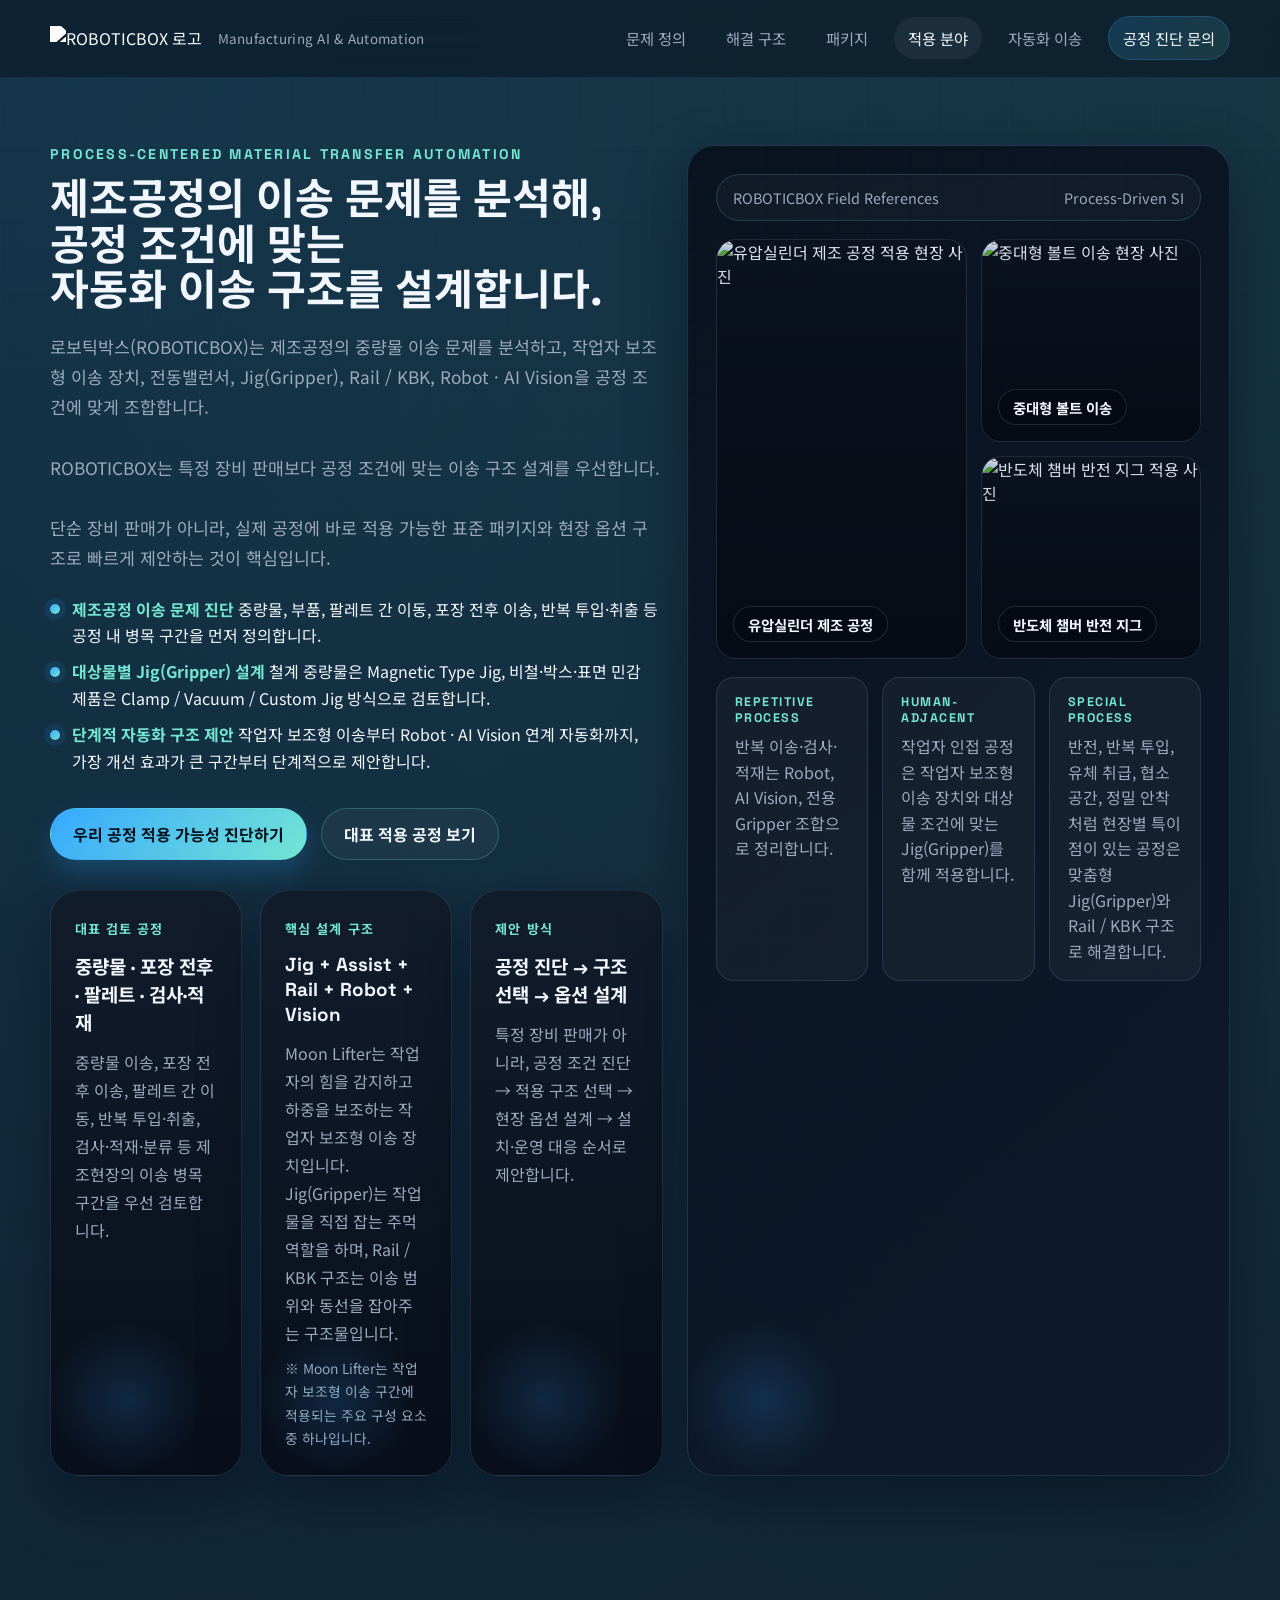
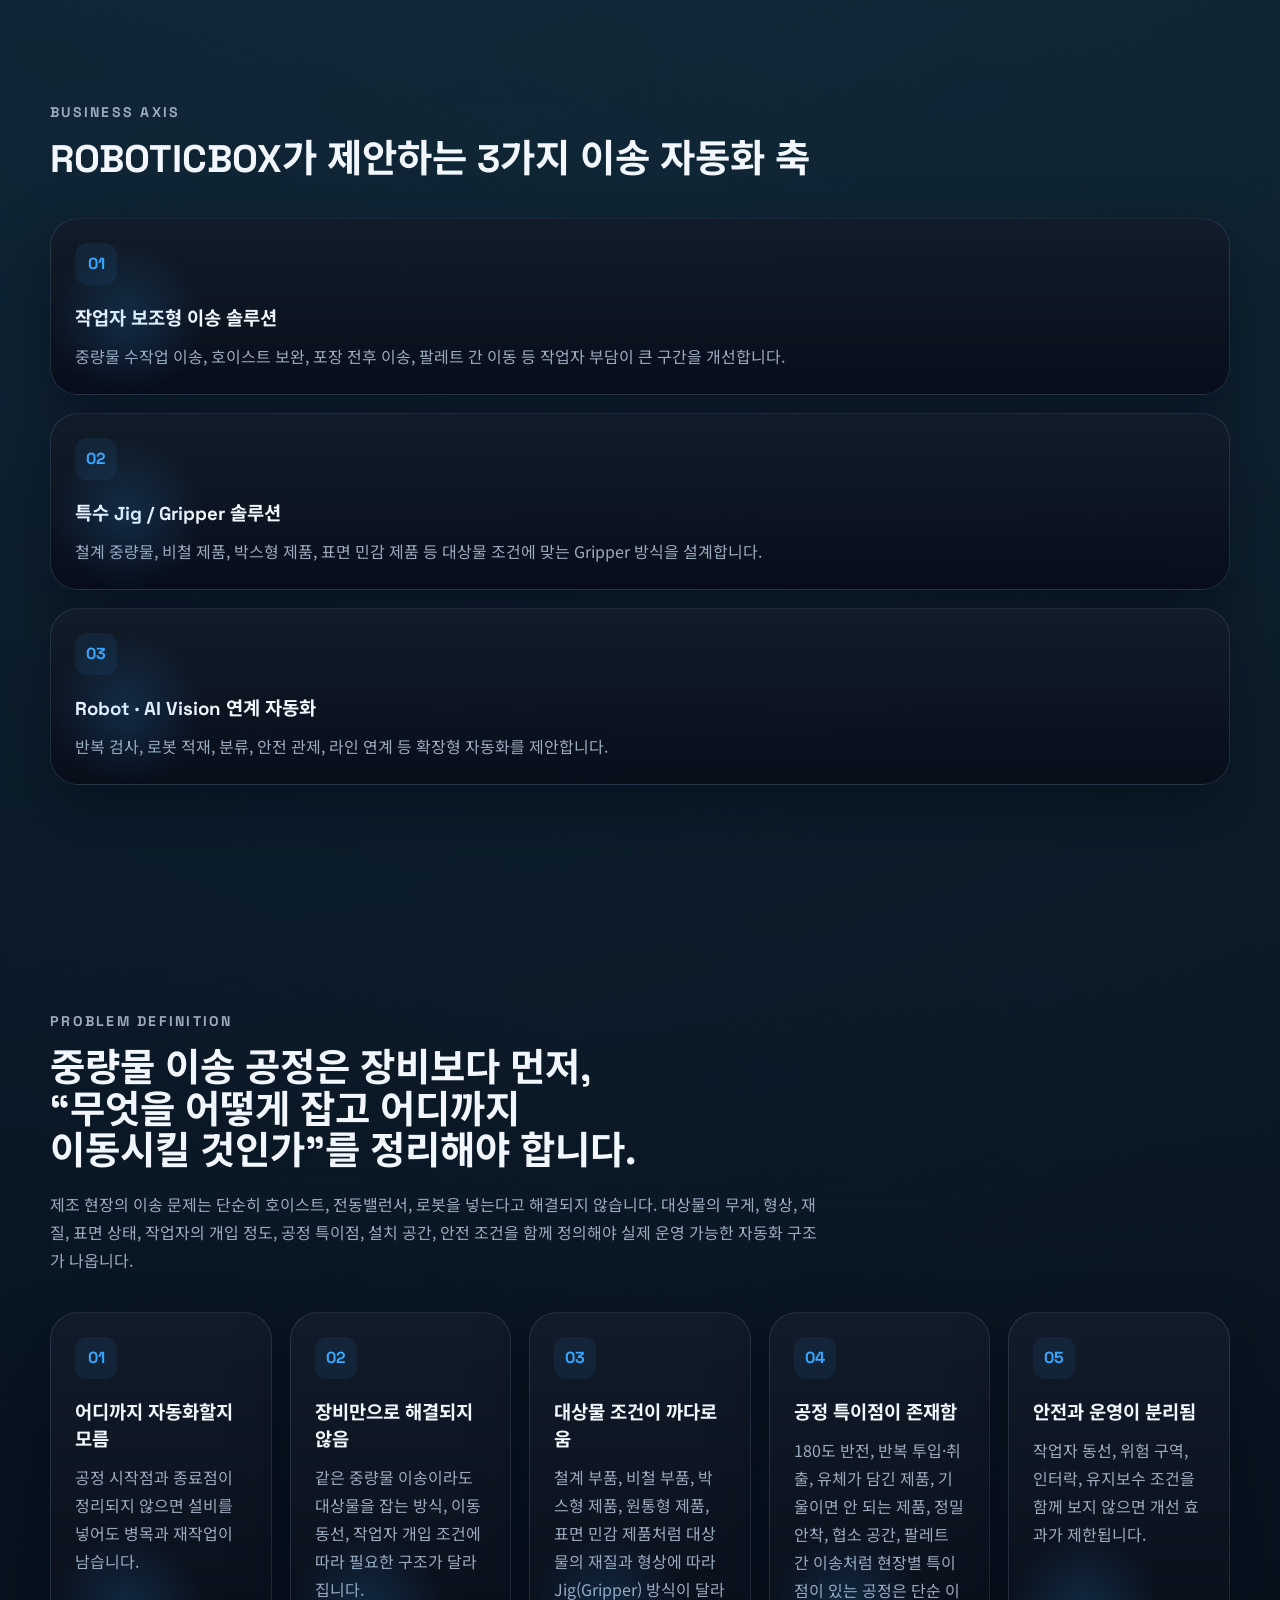
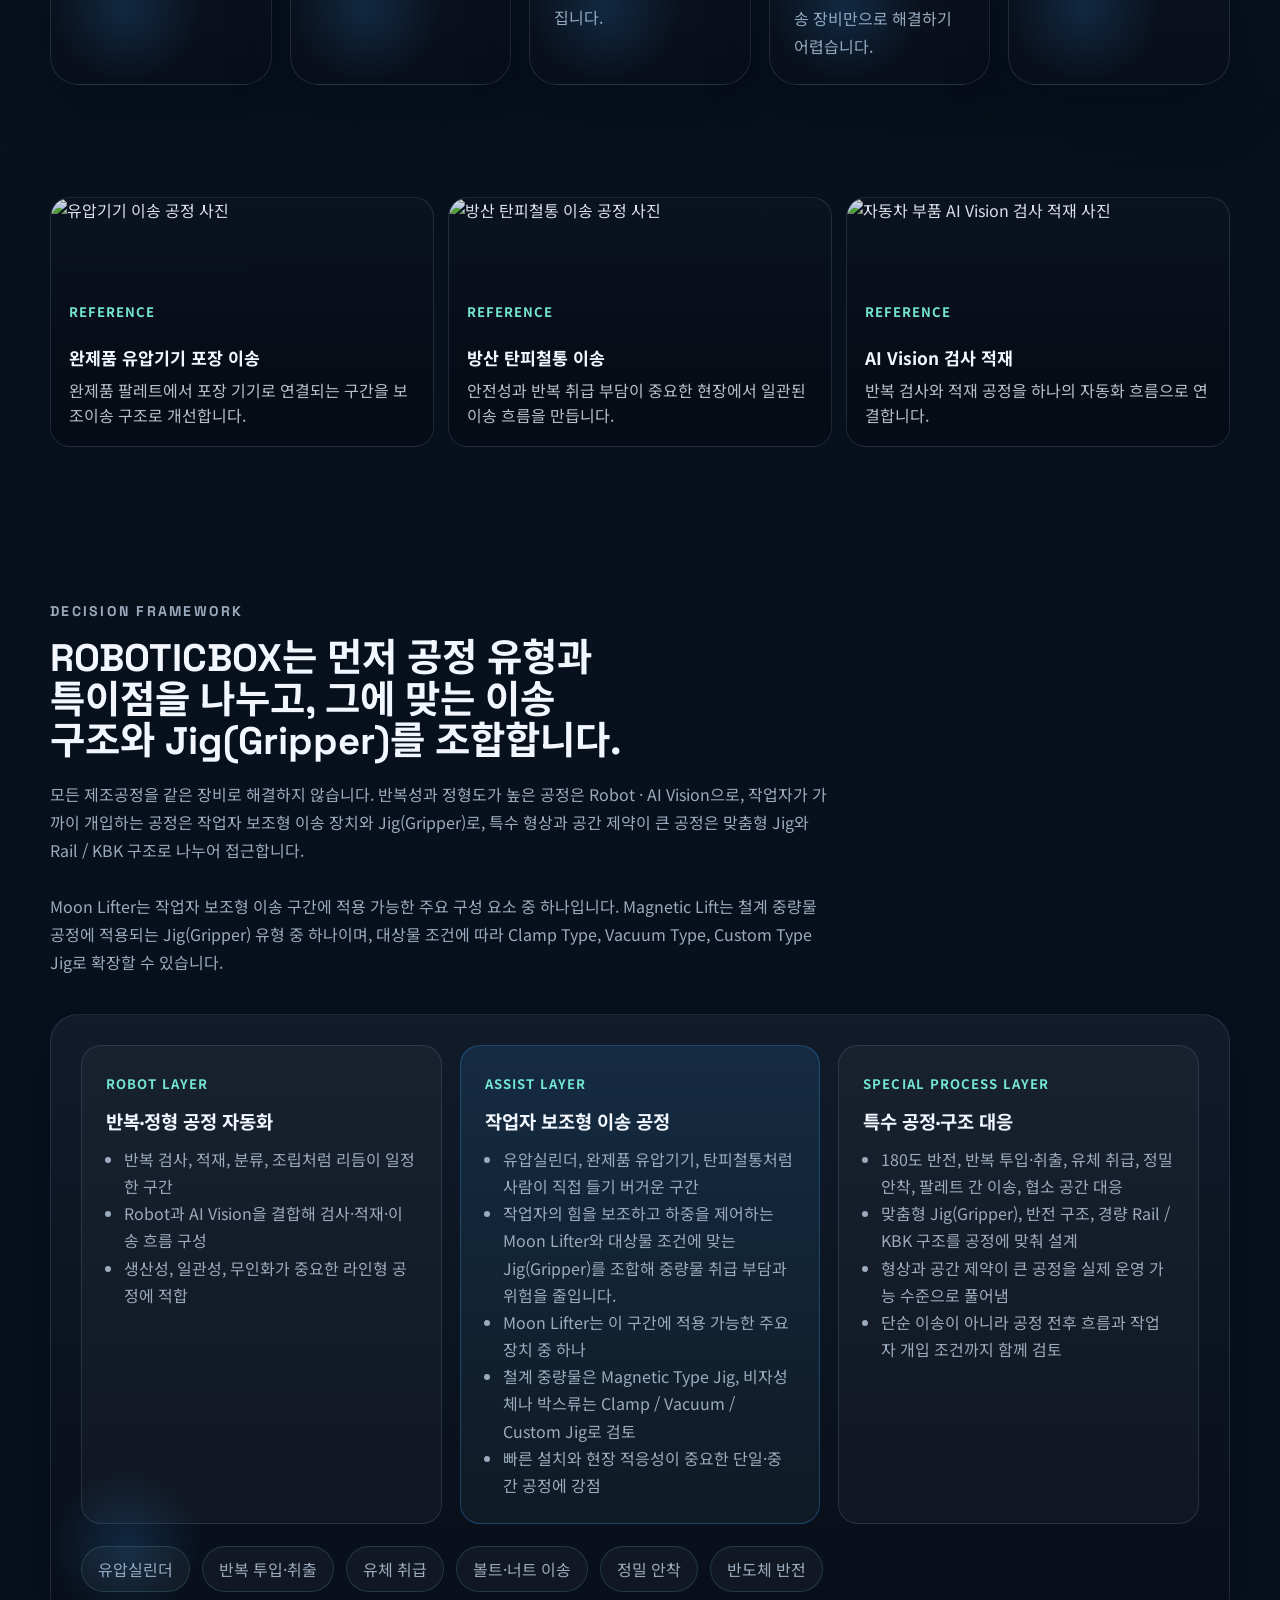
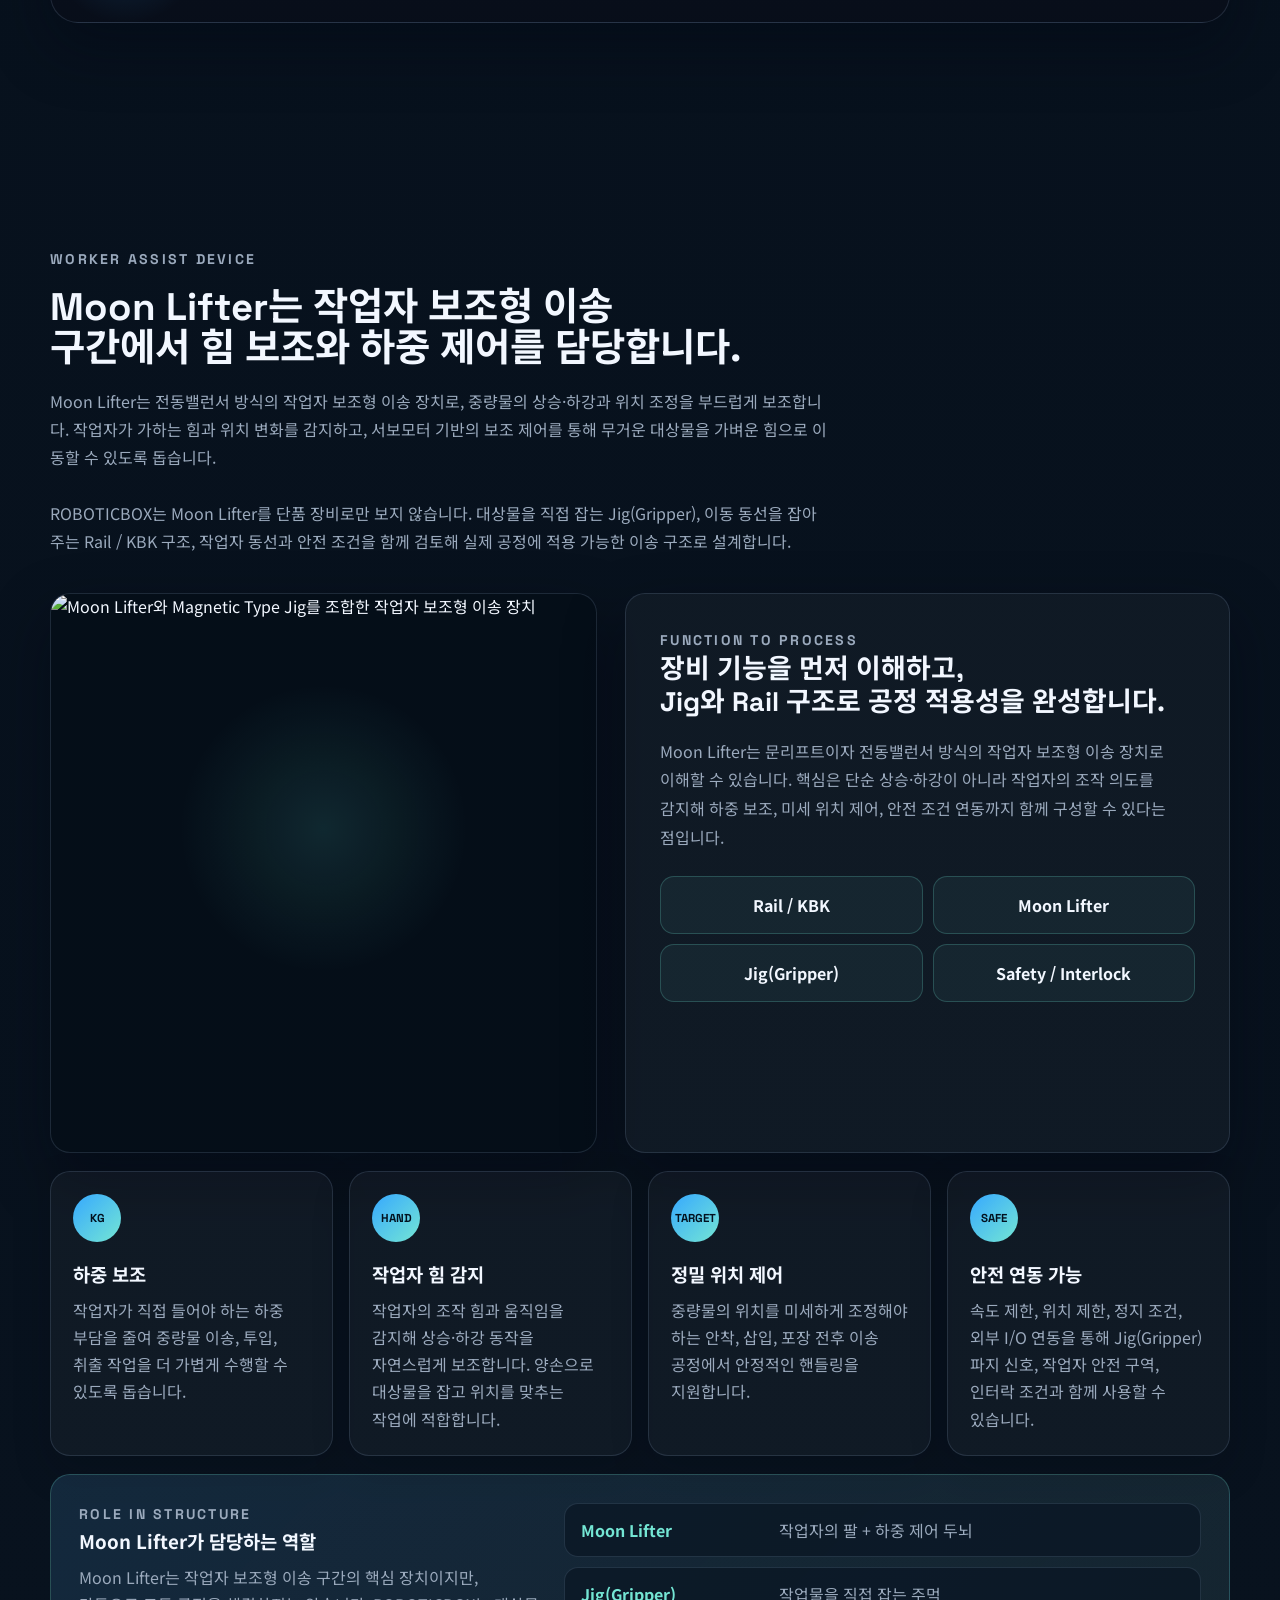
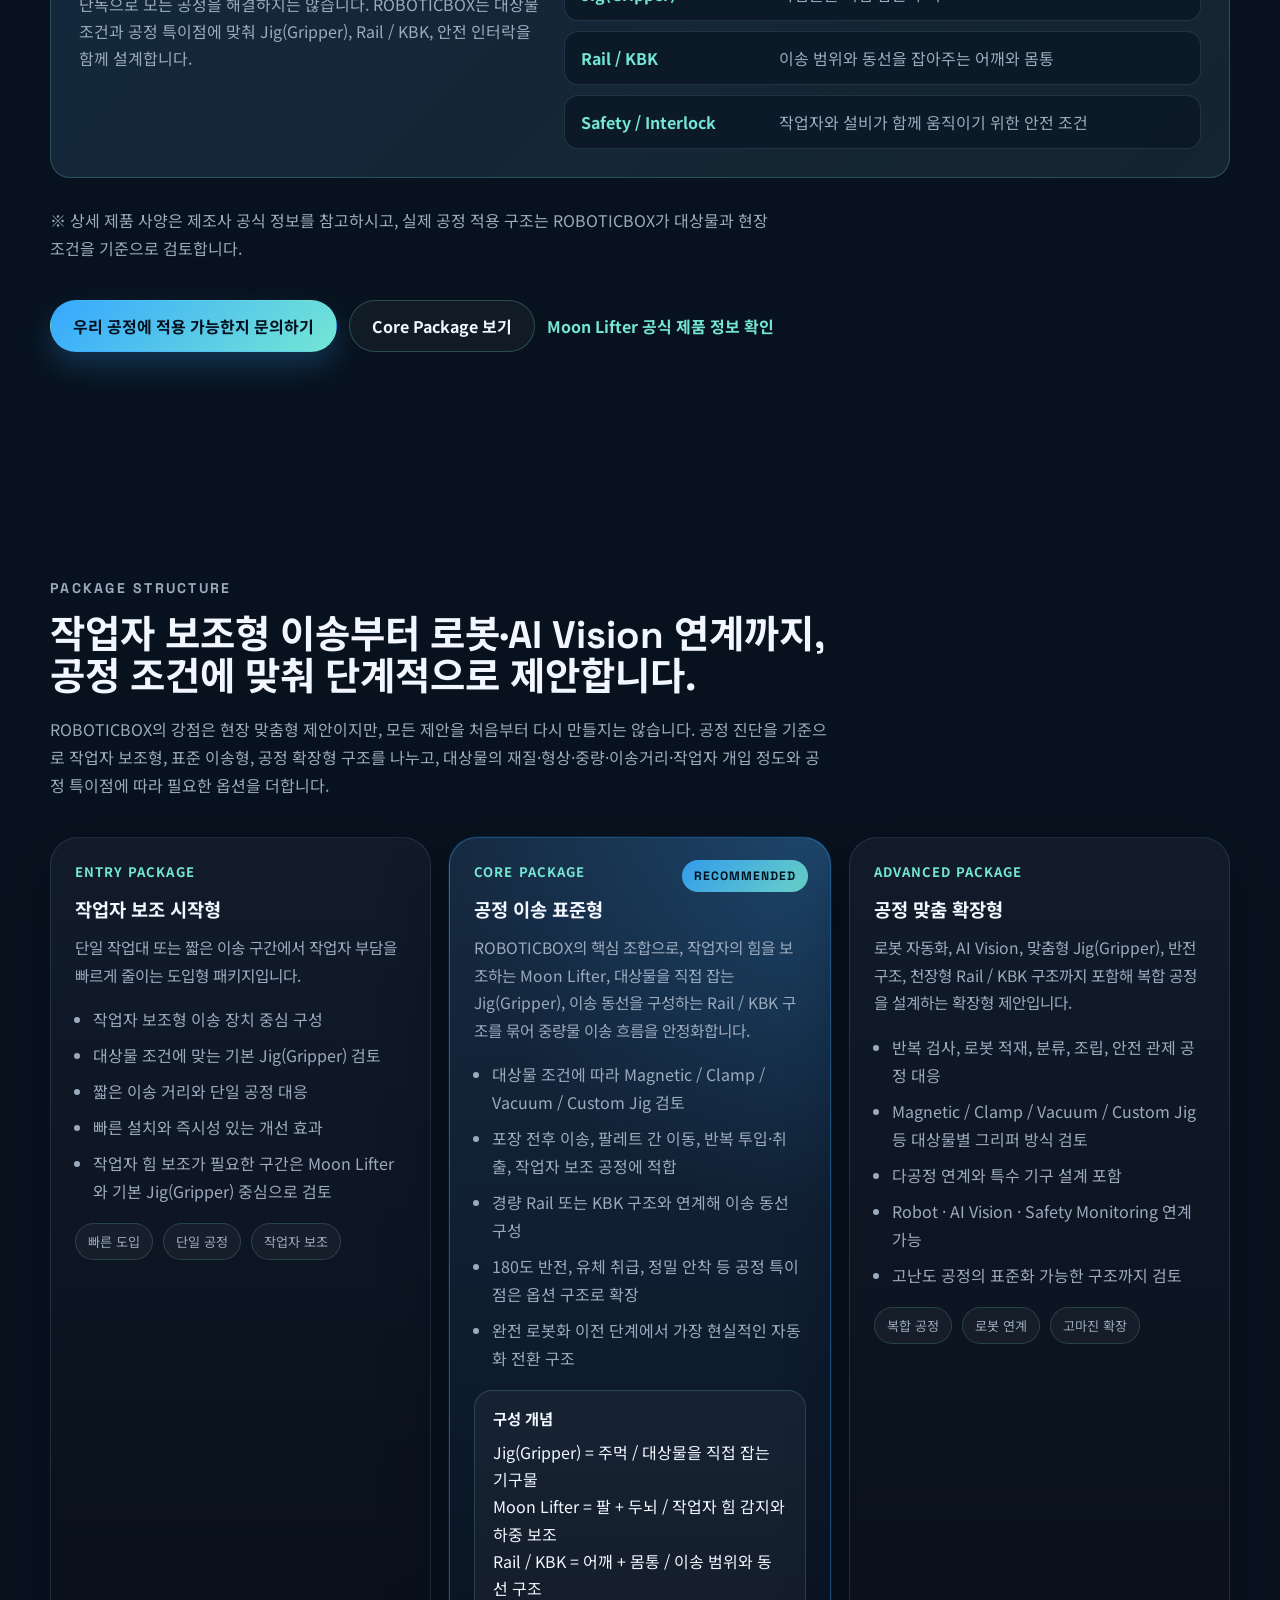
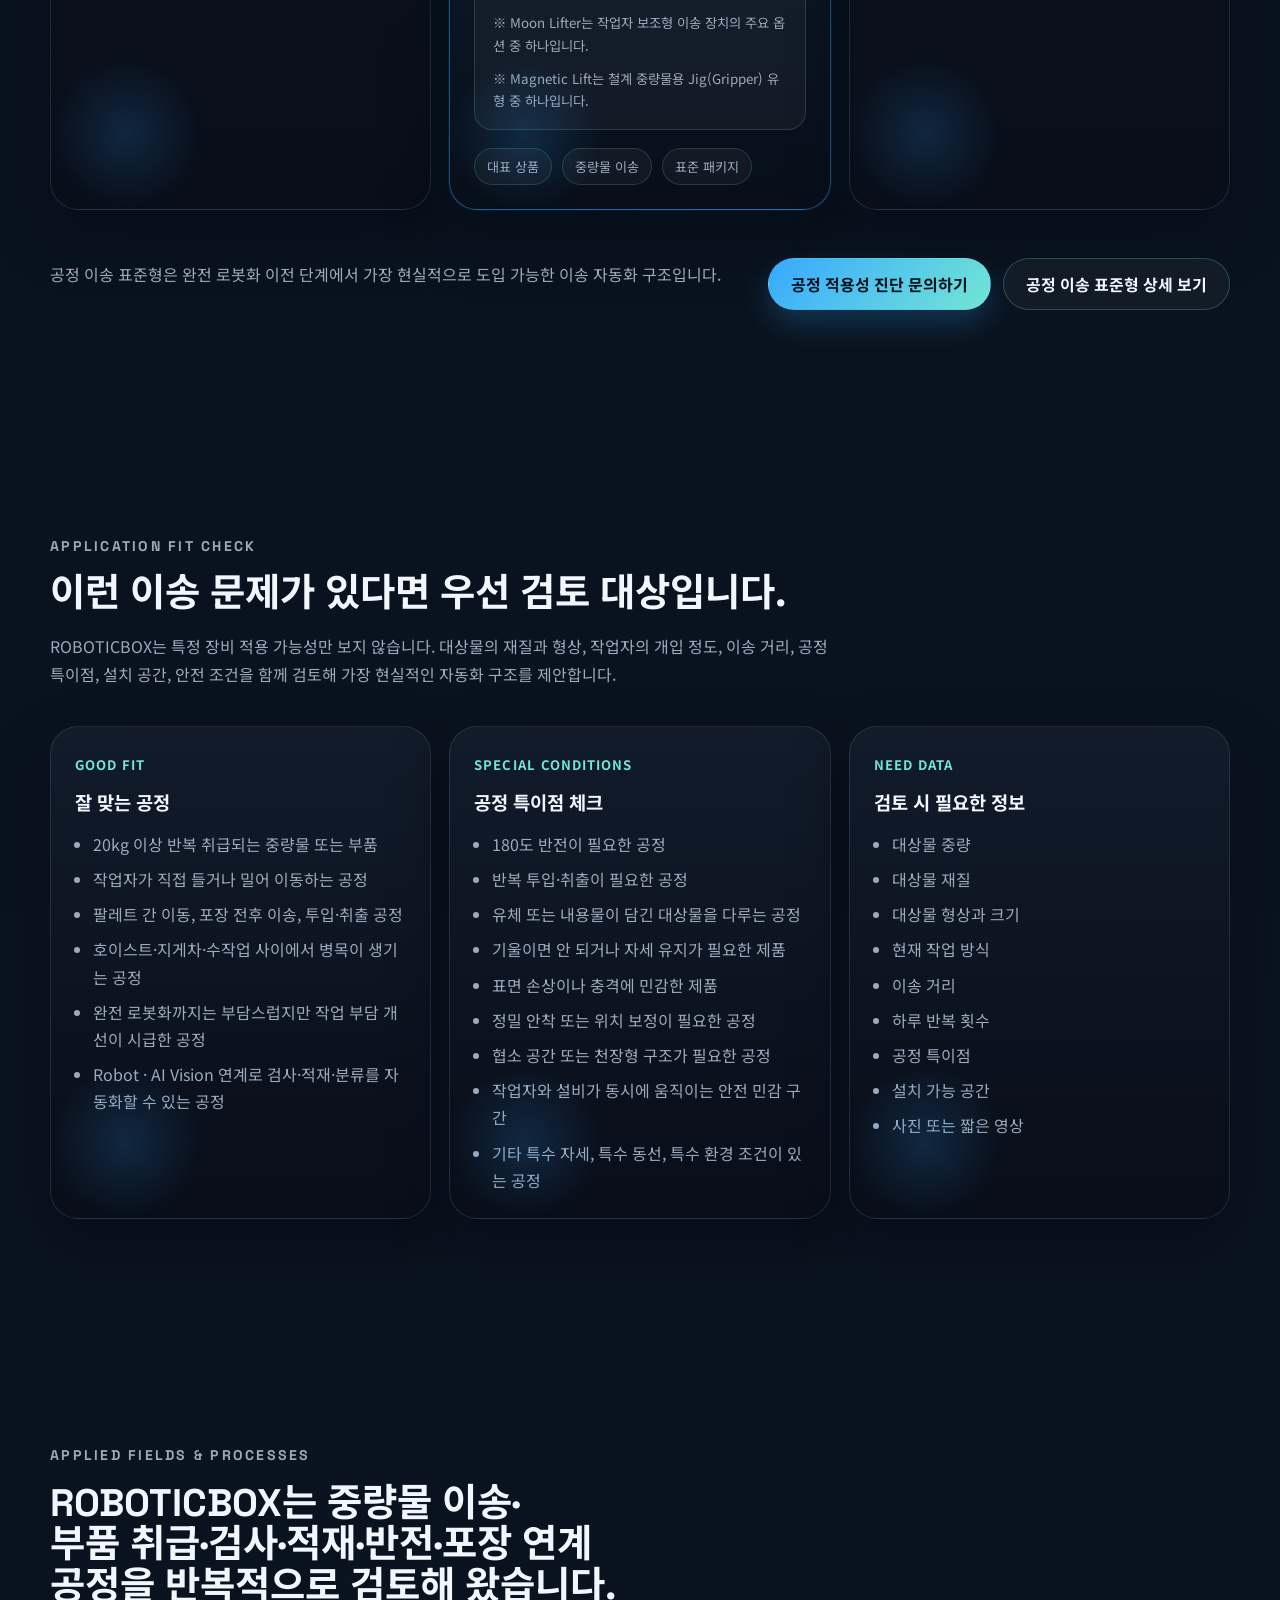
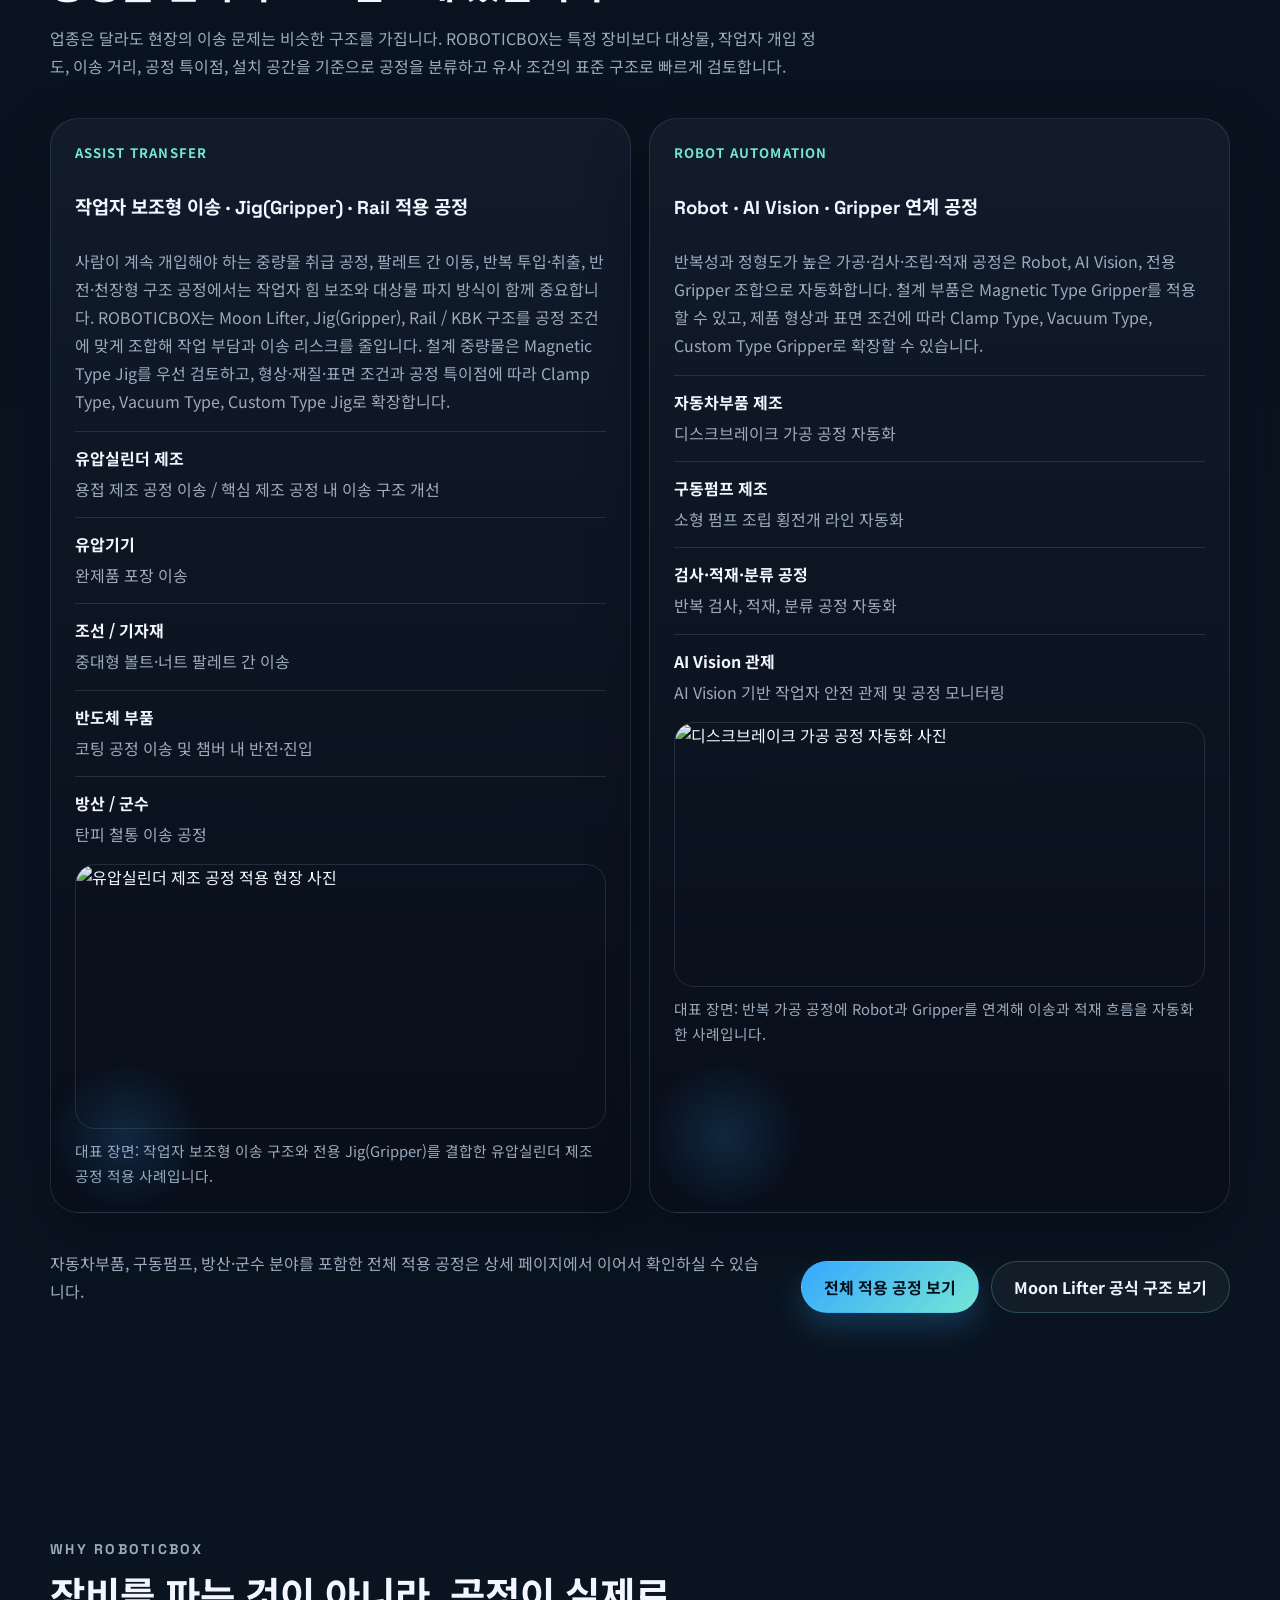
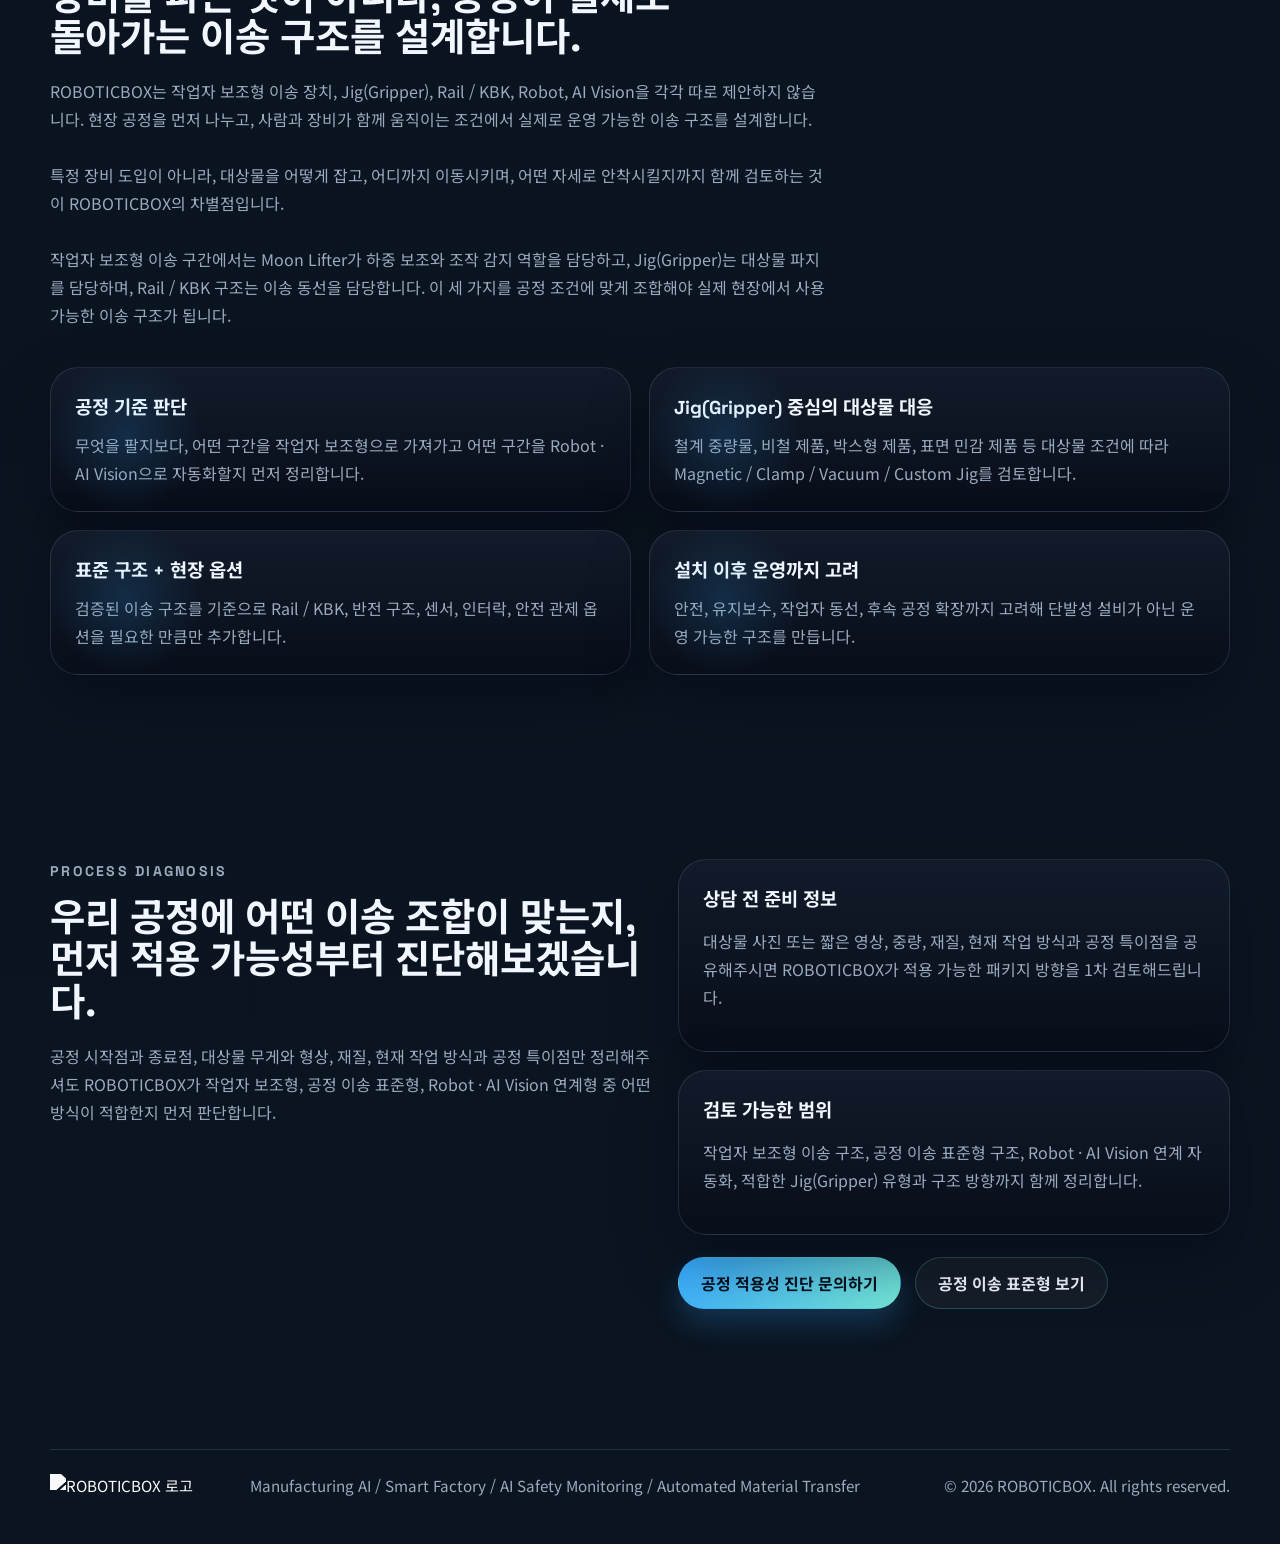
==== index.html @ b83d1fc1 "Add files via upload" ====
﻿<!DOCTYPE html>
<html lang="ko">
<head>
  <meta charset="UTF-8">
  <meta name="viewport" content="width=device-width, initial-scale=1.0">
  <title>로보틱박스 ROBOTICBOX | 제조공정 중량물 이송 자동화 솔루션</title>
  <meta
    name="description"
    content="로보틱박스는 제조공정 중량물 이송, 작업자 보조형 이송, 전동밸런서, Jig, Rail, Robot Vision 구조를 제안합니다."
  >
  <meta name="keywords" content="로보틱박스, ROBOTICBOX, 제조공정 이송 자동화, 중량물 이송 자동화, 작업자 보조형 이송, 전동밸런서, Jig, Gripper, 마그네틱 그리퍼, Magnetic Type Jig, 문리프트, Moon Lifter, Rail KBK, 팔레트 간 이송, 포장 전후 이송, 반복 투입 취출, AI Vision 검사, 로봇 적재 자동화">
  <meta name="robots" content="index,follow,max-image-preview:large">
  <link rel="canonical" href="https://roboticbox-transfer.netlify.app/">
  <link rel="icon" href="assets/logos/roboticbox-logo.png" type="image/png">
  <link rel="apple-touch-icon" href="assets/logos/roboticbox-logo.png">
  <link rel="manifest" href="site.webmanifest">
  <meta property="og:locale" content="ko_KR">
  <meta property="og:type" content="website">
  <meta property="og:site_name" content="ROBOTICBOX">
  <meta property="og:title" content="로보틱박스 ROBOTICBOX | 제조공정 이송 자동화 솔루션">
  <meta property="og:description" content="중량물 이송, 작업자 보조형 이송, 전동밸런서, Jig, Rail, Robot Vision 구조를 제안합니다.">
  <meta property="og:url" content="https://roboticbox-transfer.netlify.app/">
  <meta property="og:image" content="https://roboticbox-transfer.netlify.app/assets/images/featured/wooyoung-hydraulic-5.jpg">
  <meta name="twitter:card" content="summary_large_image">
  <meta name="twitter:title" content="로보틱박스 ROBOTICBOX | 제조공정 이송 자동화 솔루션">
  <meta name="twitter:description" content="중량물 이송, 작업자 보조형 이송, 전동밸런서, Jig, Rail, Robot Vision 구조를 제안합니다.">
  <meta name="twitter:image" content="https://roboticbox-transfer.netlify.app/assets/images/featured/wooyoung-hydraulic-5.jpg">
  <script type="application/ld+json">
    {
      "@context": "https://schema.org",
      "@graph": [
        {
          "@type": "Organization",
          "@id": "https://roboticbox-transfer.netlify.app/#organization",
          "name": "ROBOTICBOX",
          "url": "https://roboticbox-transfer.netlify.app/",
          "logo": "https://roboticbox-transfer.netlify.app/assets/logos/roboticbox-logo.png",
          "description": "제조공정 중량물·부품 이송 자동화, 제조 AI, 스마트팩토리, AI 안전관제 솔루션 기업",
          "address": {
            "@type": "PostalAddress",
            "streetAddress": "경남 창원시 성산구 불모산로24번길 19 창원테크비즈센터 602호",
            "addressLocality": "창원시",
            "addressRegion": "경상남도",
            "addressCountry": "KR"
          },
          "contactPoint": {
            "@type": "ContactPoint",
            "contactType": "sales",
            "telephone": "+82-10-7683-4931",
            "email": "yjpark@rbtbox.kr",
            "areaServed": "KR",
            "availableLanguage": ["ko", "en"]
          }
        },
        {
          "@type": "WebSite",
          "@id": "https://roboticbox-transfer.netlify.app/#website",
          "url": "https://roboticbox-transfer.netlify.app/",
          "name": "ROBOTICBOX",
          "inLanguage": "ko-KR",
          "publisher": {
            "@id": "https://roboticbox-transfer.netlify.app/#organization"
          }
        },
        {
          "@type": "WebPage",
          "@id": "https://roboticbox-transfer.netlify.app/#webpage",
          "url": "https://roboticbox-transfer.netlify.app/",
          "name": "제조공정 이송 자동화 솔루션 | ROBOTICBOX",
          "description": "제조공정의 이송 문제를 분석하고 공정 조건에 맞는 자동화 이송 구조를 설계·구축하는 ROBOTICBOX 소개 페이지",
          "isPartOf": {
            "@id": "https://roboticbox-transfer.netlify.app/#website"
          },
          "about": {
            "@id": "https://roboticbox-transfer.netlify.app/#organization"
          },
          "primaryImageOfPage": {
            "@type": "ImageObject",
            "url": "https://roboticbox-transfer.netlify.app/assets/images/featured/wooyoung-hydraulic-5.jpg"
          },
          "inLanguage": "ko-KR"
        }
      ]
    }
  </script>
  <script>document.documentElement.classList.add('js-enabled');</script>
  <link rel="preconnect" href="https://fonts.googleapis.com">
  <link rel="preconnect" href="https://fonts.gstatic.com" crossorigin>
  <link href="https://fonts.googleapis.com/css2?family=Noto+Sans+KR:wght@400;500;700;800&family=Space+Grotesk:wght@500;700&display=swap" rel="stylesheet">
  <link rel="stylesheet" href="styles.css">
  <script src="script.js" defer></script>
</head>
<body data-page="home">
  <header class="site-header" id="top">
    <div class="container header-inner">
      <a class="brand" href="index.html" aria-label="ROBOTICBOX 홈으로 이동">
        <img class="brand-logo" src="assets/logos/roboticbox-logo.png" alt="ROBOTICBOX 로고">
        <span class="brand-text">Manufacturing AI &amp; Automation</span>
      </a>
      <button class="nav-toggle" type="button" aria-expanded="false" aria-controls="site-nav">
        <span></span>
        <span></span>
        <span></span>
      </button>
      <nav class="site-nav" id="site-nav" aria-label="주요 메뉴">
        <a href="#problem">문제 정의</a>
        <a href="#framework">해결 구조</a>
        <a href="#packages">패키지</a>
        <a href="#applications">적용 분야</a>
        <a href="automation-logistics.html" data-page-link="automation">자동화 이송</a>
        <a href="contact.html" data-page-link="contact" class="nav-cta">공정 진단 문의</a>
      </nav>
    </div>
  </header>

  <main>
    <section class="hero section" id="hero">
      <div class="container hero-grid">
        <div class="hero-copy reveal">
          <p class="eyebrow">PROCESS-CENTERED MATERIAL TRANSFER AUTOMATION</p>
          <h1>제조공정의 이송 문제를 분석해,<br>공정 조건에 맞는<br>자동화 이송 구조를 설계합니다.</h1>
          <p class="hero-text">
            로보틱박스(ROBOTICBOX)는 제조공정의 중량물 이송 문제를 분석하고, 작업자 보조형 이송 장치, 전동밸런서, Jig(Gripper), Rail / KBK, Robot · AI Vision을 공정 조건에 맞게 조합합니다.
            <br><br>
            ROBOTICBOX는 특정 장비 판매보다 공정 조건에 맞는 이송 구조 설계를 우선합니다.
            <br><br>
            단순 장비 판매가 아니라, 실제 공정에 바로 적용 가능한 표준 패키지와 현장 옵션 구조로 빠르게 제안하는 것이 핵심입니다.
          </p>
          <ul class="hero-bullet-list">
            <li><span><strong>제조공정 이송 문제 진단</strong> 중량물, 부품, 팔레트 간 이동, 포장 전후 이송, 반복 투입·취출 등 공정 내 병목 구간을 먼저 정의합니다.</span></li>
            <li><span><strong>대상물별 Jig(Gripper) 설계</strong> 철계 중량물은 Magnetic Type Jig, 비철·박스·표면 민감 제품은 Clamp / Vacuum / Custom Jig 방식으로 검토합니다.</span></li>
            <li><span><strong>단계적 자동화 구조 제안</strong> 작업자 보조형 이송부터 Robot · AI Vision 연계 자동화까지, 가장 개선 효과가 큰 구간부터 단계적으로 제안합니다.</span></li>
          </ul>
          <div class="hero-actions">
            <a class="button primary" href="contact.html">우리 공정 적용 가능성 진단하기</a>
            <a class="button secondary" href="#applications">대표 적용 공정 보기</a>
          </div>
          <div class="hero-metrics">
            <article class="metric-card">
              <span class="metric-label">대표 검토 공정</span>
              <strong class="metric-value">중량물 · 포장 전후 · 팔레트 · 검사·적재</strong>
              <p>중량물 이송, 포장 전후 이송, 팔레트 간 이동, 반복 투입·취출, 검사·적재·분류 등 제조현장의 이송 병목 구간을 우선 검토합니다.</p>
            </article>
            <article class="metric-card">
              <span class="metric-label">핵심 설계 구조</span>
              <strong class="metric-value">Jig + Assist + Rail + Robot + Vision</strong>
              <p>Moon Lifter는 작업자의 힘을 감지하고 하중을 보조하는 작업자 보조형 이송 장치입니다. Jig(Gripper)는 작업물을 직접 잡는 주먹 역할을 하며, Rail / KBK 구조는 이송 범위와 동선을 잡아주는 구조물입니다.<br><small class="inline-note">※ Moon Lifter는 작업자 보조형 이송 구간에 적용되는 주요 구성 요소 중 하나입니다.</small></p>
            </article>
            <article class="metric-card">
              <span class="metric-label">제안 방식</span>
              <strong class="metric-value">공정 진단 → 구조 선택 → 옵션 설계</strong>
              <p>특정 장비 판매가 아니라, 공정 조건 진단 → 적용 구조 선택 → 현장 옵션 설계 → 설치·운영 대응 순서로 제안합니다.</p>
            </article>
          </div>
        </div>

        <div class="hero-visual reveal">
          <div class="visual-panel image-panel">
            <div class="visual-topline">
              <span>ROBOTICBOX Field References</span>
              <span>Process-Driven SI</span>
            </div>
            <div class="visual-mosaic hero-mosaic">
              <article class="visual-photo-card visual-photo-card-wide">
                <img src="assets/images/featured/wooyoung-hydraulic-5.jpg" alt="유압실린더 제조 공정 적용 현장 사진">
                <div class="photo-chip">유압실린더 제조 공정</div>
              </article>
              <article class="visual-photo-card">
                <img src="assets/images/featured/reference-bolt-processing.jpg" alt="중대형 볼트 이송 현장 사진">
                <div class="photo-chip">중대형 볼트 이송</div>
              </article>
              <article class="visual-photo-card">
                <img src="assets/images/featured/reference-semiconductor-jig.jpg" alt="반도체 챔버 반전 지그 적용 사진">
                <div class="photo-chip">반도체 챔버 반전 지그</div>
              </article>
            </div>
            <div class="insight-grid">
              <article class="insight-card">
                <span>Repetitive Process</span>
                <p>반복 이송·검사·적재는 Robot, AI Vision, 전용 Gripper 조합으로 정리합니다.</p>
              </article>
              <article class="insight-card">
                <span>Human-Adjacent</span>
                <p>작업자 인접 공정은 작업자 보조형 이송 장치와 대상물 조건에 맞는 Jig(Gripper)를 함께 적용합니다.</p>
              </article>
              <article class="insight-card">
                <span>Special Process</span>
                <p>반전, 반복 투입, 유체 취급, 협소 공간, 정밀 안착처럼 현장별 특이점이 있는 공정은 맞춤형 Jig(Gripper)와 Rail / KBK 구조로 해결합니다.</p>
              </article>
            </div>
          </div>
        </div>
      </div>
    </section>

    <section class="section" id="business-axis">
      <div class="container">
        <div class="section-heading reveal">
          <p class="eyebrow">Business Axis</p>
          <h2>ROBOTICBOX가 제안하는 3가지 이송 자동화 축</h2>
        </div>
        <div class="card-grid">
          <article class="feature-card reveal">
            <span class="card-index">01</span>
            <h3>작업자 보조형 이송 솔루션</h3>
            <p>중량물 수작업 이송, 호이스트 보완, 포장 전후 이송, 팔레트 간 이동 등 작업자 부담이 큰 구간을 개선합니다.</p>
          </article>
          <article class="feature-card reveal">
            <span class="card-index">02</span>
            <h3>특수 Jig / Gripper 솔루션</h3>
            <p>철계 중량물, 비철 제품, 박스형 제품, 표면 민감 제품 등 대상물 조건에 맞는 Gripper 방식을 설계합니다.</p>
          </article>
          <article class="feature-card reveal">
            <span class="card-index">03</span>
            <h3>Robot · AI Vision 연계 자동화</h3>
            <p>반복 검사, 로봇 적재, 분류, 안전 관제, 라인 연계 등 확장형 자동화를 제안합니다.</p>
          </article>
        </div>
      </div>
    </section>

    <section class="section" id="problem">
      <div class="container">
        <div class="section-heading reveal">
          <p class="eyebrow">Problem Definition</p>
          <h2>중량물 이송 공정은 장비보다 먼저, “무엇을 어떻게 잡고 어디까지 이동시킬 것인가”를 정리해야 합니다.</h2>
          <p>
            제조 현장의 이송 문제는 단순히 호이스트, 전동밸런서, 로봇을 넣는다고 해결되지 않습니다.
            대상물의 무게, 형상, 재질, 표면 상태, 작업자의 개입 정도, 공정 특이점, 설치 공간, 안전 조건을 함께 정의해야 실제 운영 가능한 자동화 구조가 나옵니다.
          </p>
        </div>
        <div class="card-grid problem-grid">
          <article class="feature-card reveal">
            <span class="card-index">01</span>
            <h3>어디까지 자동화할지 모름</h3>
            <p>공정 시작점과 종료점이 정리되지 않으면 설비를 넣어도 병목과 재작업이 남습니다.</p>
          </article>
          <article class="feature-card reveal">
            <span class="card-index">02</span>
            <h3>장비만으로 해결되지 않음</h3>
            <p>같은 중량물 이송이라도 대상물을 잡는 방식, 이동 동선, 작업자 개입 조건에 따라 필요한 구조가 달라집니다.</p>
          </article>
          <article class="feature-card reveal">
            <span class="card-index">03</span>
            <h3>대상물 조건이 까다로움</h3>
            <p>철계 부품, 비철 부품, 박스형 제품, 원통형 제품, 표면 민감 제품처럼 대상물의 재질과 형상에 따라 Jig(Gripper) 방식이 달라집니다.</p>
          </article>
          <article class="feature-card reveal">
            <span class="card-index">04</span>
            <h3>공정 특이점이 존재함</h3>
            <p>180도 반전, 반복 투입·취출, 유체가 담긴 제품, 기울이면 안 되는 제품, 정밀 안착, 협소 공간, 팔레트 간 이송처럼 현장별 특이점이 있는 공정은 단순 이송 장비만으로 해결하기 어렵습니다.</p>
          </article>
          <article class="feature-card reveal">
            <span class="card-index">05</span>
            <h3>안전과 운영이 분리됨</h3>
            <p>작업자 동선, 위험 구역, 인터락, 유지보수 조건을 함께 보지 않으면 개선 효과가 제한됩니다.</p>
          </article>
        </div>
      </div>
    </section>

    <section class="section visual-break-section">
      <div class="container">
        <div class="image-ribbon reveal" aria-label="대표 납품 공정 미리보기">
          <article class="image-ribbon-card">
            <img src="assets/images/featured/reference-hydraulic-transfer.jpg" alt="유압기기 이송 공정 사진">
            <div class="image-ribbon-copy">
              <span class="card-tag">Reference</span>
              <h3>완제품 유압기기 포장 이송</h3>
              <p>완제품 팔레트에서 포장 기기로 연결되는 구간을 보조이송 구조로 개선합니다.</p>
            </div>
          </article>
          <article class="image-ribbon-card">
            <img src="assets/images/featured/reference-shell-case-transfer.jpg" alt="방산 탄피철통 이송 공정 사진">
            <div class="image-ribbon-copy">
              <span class="card-tag">Reference</span>
              <h3>방산 탄피철통 이송</h3>
              <p>안전성과 반복 취급 부담이 중요한 현장에서 일관된 이송 흐름을 만듭니다.</p>
            </div>
          </article>
          <article class="image-ribbon-card">
            <img src="assets/images/featured/reference-auto-part-vision.jpg" alt="자동차 부품 AI Vision 검사 적재 사진">
            <div class="image-ribbon-copy">
              <span class="card-tag">Reference</span>
              <h3>AI Vision 검사 적재</h3>
              <p>반복 검사와 적재 공정을 하나의 자동화 흐름으로 연결합니다.</p>
            </div>
          </article>
        </div>
      </div>
    </section>

    <section class="section" id="framework">
      <div class="container">
        <div class="section-heading reveal">
          <p class="eyebrow">Decision Framework</p>
          <h2>ROBOTICBOX는 먼저 공정 유형과 특이점을 나누고, 그에 맞는 이송 구조와 Jig(Gripper)를 조합합니다.</h2>
          <p>
            모든 제조공정을 같은 장비로 해결하지 않습니다.
            반복성과 정형도가 높은 공정은 Robot · AI Vision으로, 작업자가 가까이 개입하는 공정은 작업자 보조형 이송 장치와 Jig(Gripper)로, 특수 형상과 공간 제약이 큰 공정은 맞춤형 Jig와 Rail / KBK 구조로 나누어 접근합니다.
            <br><br>
            Moon Lifter는 작업자 보조형 이송 구간에 적용 가능한 주요 구성 요소 중 하나입니다.
            Magnetic Lift는 철계 중량물 공정에 적용되는 Jig(Gripper) 유형 중 하나이며, 대상물 조건에 따라 Clamp Type, Vacuum Type, Custom Type Jig로 확장할 수 있습니다.
          </p>
        </div>

        <div class="architecture-shell reveal">
          <div class="architecture-columns">
            <article class="architecture-stage">
              <span class="stage-tag">Robot Layer</span>
              <h3>반복·정형 공정 자동화</h3>
              <ul>
                <li>반복 검사, 적재, 분류, 조립처럼 리듬이 일정한 구간</li>
                <li>Robot과 AI Vision을 결합해 검사·적재·이송 흐름 구성</li>
                <li>생산성, 일관성, 무인화가 중요한 라인형 공정에 적합</li>
              </ul>
            </article>
            <article class="architecture-stage emphasis">
              <span class="stage-tag">Assist Layer</span>
              <h3>작업자 보조형 이송 공정</h3>
              <ul>
                <li>유압실린더, 완제품 유압기기, 탄피철통처럼 사람이 직접 들기 버거운 구간</li>
                <li>작업자의 힘을 보조하고 하중을 제어하는 Moon Lifter와 대상물 조건에 맞는 Jig(Gripper)를 조합해 중량물 취급 부담과 위험을 줄입니다.</li>
                <li>Moon Lifter는 이 구간에 적용 가능한 주요 장치 중 하나</li>
                <li>철계 중량물은 Magnetic Type Jig, 비자성체나 박스류는 Clamp / Vacuum / Custom Jig로 검토</li>
                <li>빠른 설치와 현장 적응성이 중요한 단일·중간 공정에 강점</li>
              </ul>
            </article>
            <article class="architecture-stage">
              <span class="stage-tag">Special Process Layer</span>
              <h3>특수 공정·구조 대응</h3>
              <ul>
                <li>180도 반전, 반복 투입·취출, 유체 취급, 정밀 안착, 팔레트 간 이송, 협소 공간 대응</li>
                <li>맞춤형 Jig(Gripper), 반전 구조, 경량 Rail / KBK 구조를 공정에 맞춰 설계</li>
                <li>형상과 공간 제약이 큰 공정을 실제 운영 가능 수준으로 풀어냄</li>
                <li>단순 이송이 아니라 공정 전후 흐름과 작업자 개입 조건까지 함께 검토</li>
              </ul>
            </article>
          </div>
          <div class="architecture-strip">
            <span>유압실린더</span>
            <span>반복 투입·취출</span>
            <span>유체 취급</span>
            <span>볼트·너트 이송</span>
            <span>정밀 안착</span>
            <span>반도체 반전</span>
          </div>
        </div>
      </div>
    </section>

    <section class="section tool-focus-section" id="worker-assist-device">
      <div class="container">
        <div class="section-heading reveal">
          <p class="eyebrow">Worker Assist Device</p>
          <h2>Moon Lifter는 작업자 보조형 이송 구간에서 힘 보조와 하중 제어를 담당합니다.</h2>
          <p>
            Moon Lifter는 전동밸런서 방식의 작업자 보조형 이송 장치로, 중량물의 상승·하강과 위치 조정을 부드럽게 보조합니다.
            작업자가 가하는 힘과 위치 변화를 감지하고, 서보모터 기반의 보조 제어를 통해 무거운 대상물을 가벼운 힘으로 이동할 수 있도록 돕습니다.
            <br><br>
            ROBOTICBOX는 Moon Lifter를 단품 장비로만 보지 않습니다.
            대상물을 직접 잡는 Jig(Gripper), 이동 동선을 잡아주는 Rail / KBK 구조, 작업자 동선과 안전 조건을 함께 검토해 실제 공정에 적용 가능한 이송 구조로 설계합니다.
          </p>
        </div>

        <div class="tool-focus-grid tool-focus-grid-expanded">
          <div class="tool-focus-media reveal">
            <img src="assets/images/products/ML-120K&MSG-IT-180.png" alt="Moon Lifter와 Magnetic Type Jig를 조합한 작업자 보조형 이송 장치">
          </div>
          <div class="tool-focus-copy reveal">
            <p class="eyebrow">Function To Process</p>
            <h2>
              <span>장비 기능을 먼저 이해하고,</span>
              <span>Jig와 Rail 구조로 공정 적용성을 완성합니다.</span>
            </h2>
            <p>
              Moon Lifter는 문리프트이자 전동밸런서 방식의 작업자 보조형 이송 장치로 이해할 수 있습니다.
              핵심은 단순 상승·하강이 아니라 작업자의 조작 의도를 감지해 하중 보조, 미세 위치 제어, 안전 조건 연동까지 함께 구성할 수 있다는 점입니다.
            </p>
            <div class="tool-focus-diagram" aria-label="작업자 보조형 이송 구조 다이어그램">
              <span>Rail / KBK</span>
              <span>Moon Lifter</span>
              <span>Jig(Gripper)</span>
              <span>Safety / Interlock</span>
            </div>
          </div>
        </div>

        <div class="assist-feature-grid">
          <article class="assist-feature-card reveal">
            <span class="assist-icon">kg</span>
            <h3>하중 보조</h3>
            <p>작업자가 직접 들어야 하는 하중 부담을 줄여 중량물 이송, 투입, 취출 작업을 더 가볍게 수행할 수 있도록 돕습니다.</p>
          </article>
          <article class="assist-feature-card reveal">
            <span class="assist-icon">hand</span>
            <h3>작업자 힘 감지</h3>
            <p>작업자의 조작 힘과 움직임을 감지해 상승·하강 동작을 자연스럽게 보조합니다. 양손으로 대상물을 잡고 위치를 맞추는 작업에 적합합니다.</p>
          </article>
          <article class="assist-feature-card reveal">
            <span class="assist-icon">target</span>
            <h3>정밀 위치 제어</h3>
            <p>중량물의 위치를 미세하게 조정해야 하는 안착, 삽입, 포장 전후 이송 공정에서 안정적인 핸들링을 지원합니다.</p>
          </article>
          <article class="assist-feature-card reveal">
            <span class="assist-icon">safe</span>
            <h3>안전 연동 가능</h3>
            <p>속도 제한, 위치 제한, 정지 조건, 외부 I/O 연동을 통해 Jig(Gripper) 파지 신호, 작업자 안전 구역, 인터락 조건과 함께 사용할 수 있습니다.</p>
          </article>
        </div>

        <div class="assist-role-box reveal">
          <div>
            <p class="eyebrow">Role In Structure</p>
            <h3>Moon Lifter가 담당하는 역할</h3>
            <p>
              Moon Lifter는 작업자 보조형 이송 구간의 핵심 장치이지만, 단독으로 모든 공정을 해결하지는 않습니다.
              ROBOTICBOX는 대상물 조건과 공정 특이점에 맞춰 Jig(Gripper), Rail / KBK, 안전 인터락을 함께 설계합니다.
            </p>
          </div>
          <ul class="assist-role-list">
            <li><strong>Moon Lifter</strong><span>작업자의 팔 + 하중 제어 두뇌</span></li>
            <li><strong>Jig(Gripper)</strong><span>작업물을 직접 잡는 주먹</span></li>
            <li><strong>Rail / KBK</strong><span>이송 범위와 동선을 잡아주는 어깨와 몸통</span></li>
            <li><strong>Safety / Interlock</strong><span>작업자와 설비가 함께 움직이기 위한 안전 조건</span></li>
          </ul>
        </div>

        <div class="section-actions reveal">
          <div>
            <p class="case-note">※ 상세 제품 사양은 제조사 공식 정보를 참고하시고, 실제 공정 적용 구조는 ROBOTICBOX가 대상물과 현장 조건을 기준으로 검토합니다.</p>
          </div>
          <div class="resource-actions">
            <a class="button primary" href="contact.html">우리 공정에 적용 가능한지 문의하기</a>
            <a class="button secondary" href="#packages">Core Package 보기</a>
            <a class="text-link" href="https://www.robotec.tokyo/moonlifter/jig.php" target="_blank" rel="noopener noreferrer">Moon Lifter 공식 제품 정보 확인</a>
          </div>
        </div>
      </div>
    </section>

    <section class="section" id="packages">
      <div class="container">
        <div class="section-heading reveal">
          <p class="eyebrow">Package Structure</p>
          <h2>작업자 보조형 이송부터 로봇·AI Vision 연계까지, 공정 조건에 맞춰 단계적으로 제안합니다.</h2>
          <p>
            ROBOTICBOX의 강점은 현장 맞춤형 제안이지만, 모든 제안을 처음부터 다시 만들지는 않습니다.
            공정 진단을 기준으로 작업자 보조형, 표준 이송형, 공정 확장형 구조를 나누고, 대상물의 재질·형상·중량·이송거리·작업자 개입 정도와 공정 특이점에 따라 필요한 옵션을 더합니다.
          </p>
        </div>
        <div class="gallery-grid package-grid">
          <article class="feature-card reveal">
            <span class="card-tag">Entry Package</span>
            <h3>작업자 보조 시작형</h3>
            <p class="package-subtitle">단일 작업대 또는 짧은 이송 구간에서 작업자 부담을 빠르게 줄이는 도입형 패키지입니다.</p>
            <ul class="history-list">
              <li>작업자 보조형 이송 장치 중심 구성</li>
              <li>대상물 조건에 맞는 기본 Jig(Gripper) 검토</li>
              <li>짧은 이송 거리와 단일 공정 대응</li>
              <li>빠른 설치와 즉시성 있는 개선 효과</li>
              <li>작업자 힘 보조가 필요한 구간은 Moon Lifter와 기본 Jig(Gripper) 중심으로 검토</li>
            </ul>
            <div class="catalog-meta">
              <span>빠른 도입</span>
              <span>단일 공정</span>
              <span>작업자 보조</span>
            </div>
          </article>
          <article class="feature-card package-card-core reveal">
            <span class="package-badge">Recommended</span>
            <span class="card-tag">Core Package</span>
            <h3>공정 이송 표준형</h3>
            <p class="package-subtitle">ROBOTICBOX의 핵심 조합으로, 작업자의 힘을 보조하는 Moon Lifter, 대상물을 직접 잡는 Jig(Gripper), 이송 동선을 구성하는 Rail / KBK 구조를 묶어 중량물 이송 흐름을 안정화합니다.</p>
            <ul class="history-list">
              <li>대상물 조건에 따라 Magnetic / Clamp / Vacuum / Custom Jig 검토</li>
              <li>포장 전후 이송, 팔레트 간 이동, 반복 투입·취출, 작업자 보조 공정에 적합</li>
              <li>경량 Rail 또는 KBK 구조와 연계해 이송 동선 구성</li>
              <li>180도 반전, 유체 취급, 정밀 안착 등 공정 특이점은 옵션 구조로 확장</li>
              <li>완전 로봇화 이전 단계에서 가장 현실적인 자동화 전환 구조</li>
            </ul>
            <div class="package-concept-box">
              <strong>구성 개념</strong>
              <p>Jig(Gripper) = 주먹 / 대상물을 직접 잡는 기구물</p>
              <p>Moon Lifter = 팔 + 두뇌 / 작업자 힘 감지와 하중 보조</p>
              <p>Rail / KBK = 어깨 + 몸통 / 이송 범위와 동선 구조</p>
              <small>※ Moon Lifter는 작업자 보조형 이송 장치의 주요 옵션 중 하나입니다.</small>
              <small>※ Magnetic Lift는 철계 중량물용 Jig(Gripper) 유형 중 하나입니다.</small>
            </div>
            <div class="catalog-meta">
              <span>대표 상품</span>
              <span>중량물 이송</span>
              <span>표준 패키지</span>
            </div>
          </article>
          <article class="feature-card reveal">
            <span class="card-tag">Advanced Package</span>
            <h3>공정 맞춤 확장형</h3>
            <p class="package-subtitle">로봇 자동화, AI Vision, 맞춤형 Jig(Gripper), 반전 구조, 천장형 Rail / KBK 구조까지 포함해 복합 공정을 설계하는 확장형 제안입니다.</p>
            <ul class="history-list">
              <li>반복 검사, 로봇 적재, 분류, 조립, 안전 관제 공정 대응</li>
              <li>Magnetic / Clamp / Vacuum / Custom Jig 등 대상물별 그리퍼 방식 검토</li>
              <li>다공정 연계와 특수 기구 설계 포함</li>
              <li>Robot · AI Vision · Safety Monitoring 연계 가능</li>
              <li>고난도 공정의 표준화 가능한 구조까지 검토</li>
            </ul>
            <div class="catalog-meta">
              <span>복합 공정</span>
              <span>로봇 연계</span>
              <span>고마진 확장</span>
            </div>
          </article>
        </div>
        <div class="section-actions reveal">
          <p class="case-note">공정 이송 표준형은 완전 로봇화 이전 단계에서 가장 현실적으로 도입 가능한 이송 자동화 구조입니다.</p>
          <div class="resource-actions">
            <a class="button primary" href="contact.html">공정 적용성 진단 문의하기</a>
            <a class="button secondary" href="automation-logistics.html#packages">공정 이송 표준형 상세 보기</a>
          </div>
        </div>
      </div>
    </section>

    <section class="section" id="fit-check">
      <div class="container">
        <div class="section-heading reveal">
          <p class="eyebrow">Application Fit Check</p>
          <h2>이런 이송 문제가 있다면 우선 검토 대상입니다.</h2>
          <p>
            ROBOTICBOX는 특정 장비 적용 가능성만 보지 않습니다.
            대상물의 재질과 형상, 작업자의 개입 정도, 이송 거리, 공정 특이점, 설치 공간, 안전 조건을 함께 검토해 가장 현실적인 자동화 구조를 제안합니다.
          </p>
        </div>
        <div class="fit-check-grid">
          <article class="feature-card fit-card reveal">
            <span class="card-tag">Good Fit</span>
            <h3>잘 맞는 공정</h3>
            <ul class="fit-list">
              <li>20kg 이상 반복 취급되는 중량물 또는 부품</li>
              <li>작업자가 직접 들거나 밀어 이동하는 공정</li>
              <li>팔레트 간 이동, 포장 전후 이송, 투입·취출 공정</li>
              <li>호이스트·지게차·수작업 사이에서 병목이 생기는 공정</li>
              <li>완전 로봇화까지는 부담스럽지만 작업 부담 개선이 시급한 공정</li>
              <li>Robot · AI Vision 연계로 검사·적재·분류를 자동화할 수 있는 공정</li>
            </ul>
          </article>
          <article class="feature-card fit-card reveal">
            <span class="card-tag">Special Conditions</span>
            <h3>공정 특이점 체크</h3>
            <ul class="fit-list">
              <li>180도 반전이 필요한 공정</li>
              <li>반복 투입·취출이 필요한 공정</li>
              <li>유체 또는 내용물이 담긴 대상물을 다루는 공정</li>
              <li>기울이면 안 되거나 자세 유지가 필요한 제품</li>
              <li>표면 손상이나 충격에 민감한 제품</li>
              <li>정밀 안착 또는 위치 보정이 필요한 공정</li>
              <li>협소 공간 또는 천장형 구조가 필요한 공정</li>
              <li>작업자와 설비가 동시에 움직이는 안전 민감 구간</li>
              <li>기타 특수 자세, 특수 동선, 특수 환경 조건이 있는 공정</li>
            </ul>
          </article>
          <article class="feature-card fit-card reveal">
            <span class="card-tag">Need Data</span>
            <h3>검토 시 필요한 정보</h3>
            <ul class="fit-list">
              <li>대상물 중량</li>
              <li>대상물 재질</li>
              <li>대상물 형상과 크기</li>
              <li>현재 작업 방식</li>
              <li>이송 거리</li>
              <li>하루 반복 횟수</li>
              <li>공정 특이점</li>
              <li>설치 가능 공간</li>
              <li>사진 또는 짧은 영상</li>
            </ul>
          </article>
        </div>
      </div>
    </section>

    <section class="section" id="applications">
      <div class="container">
        <div class="section-heading reveal">
          <p class="eyebrow">Applied Fields &amp; Processes</p>
          <h2>ROBOTICBOX는 중량물 이송·부품 취급·검사·적재·반전·포장 연계 공정을 반복적으로 검토해 왔습니다.</h2>
          <p>
            업종은 달라도 현장의 이송 문제는 비슷한 구조를 가집니다.
            ROBOTICBOX는 특정 장비보다 대상물, 작업자 개입 정도, 이송 거리, 공정 특이점, 설치 공간을 기준으로 공정을 분류하고 유사 조건의 표준 구조로 빠르게 검토합니다.
          </p>
        </div>

        <div class="process-group-grid">
          <article class="feature-card process-group-card reveal">
            <span class="card-tag">Assist Transfer</span>
            <h3>작업자 보조형 이송 · Jig(Gripper) · Rail 적용 공정</h3>
            <p>사람이 계속 개입해야 하는 중량물 취급 공정, 팔레트 간 이동, 반복 투입·취출, 반전·천장형 구조 공정에서는 작업자 힘 보조와 대상물 파지 방식이 함께 중요합니다. ROBOTICBOX는 Moon Lifter, Jig(Gripper), Rail / KBK 구조를 공정 조건에 맞게 조합해 작업 부담과 이송 리스크를 줄입니다. 철계 중량물은 Magnetic Type Jig를 우선 검토하고, 형상·재질·표면 조건과 공정 특이점에 따라 Clamp Type, Vacuum Type, Custom Type Jig로 확장합니다.</p>
            <ul class="process-list">
              <li><strong>유압실린더 제조</strong><span>용접 제조 공정 이송 / 핵심 제조 공정 내 이송 구조 개선</span></li>
              <li><strong>유압기기</strong><span>완제품 포장 이송</span></li>
              <li><strong>조선 / 기자재</strong><span>중대형 볼트·너트 팔레트 간 이송</span></li>
              <li><strong>반도체 부품</strong><span>코팅 공정 이송 및 챔버 내 반전·진입</span></li>
              <li><strong>방산 / 군수</strong><span>탄피 철통 이송 공정</span></li>
            </ul>
            <figure class="process-group-figure">
              <img src="assets/images/featured/wooyoung-hydraulic-5.jpg" alt="유압실린더 제조 공정 적용 현장 사진">
              <figcaption>대표 장면: 작업자 보조형 이송 구조와 전용 Jig(Gripper)를 결합한 유압실린더 제조 공정 적용 사례입니다.</figcaption>
            </figure>
          </article>

          <article class="feature-card process-group-card reveal">
            <span class="card-tag">Robot Automation</span>
            <h3>Robot · AI Vision · Gripper 연계 공정</h3>
            <p>반복성과 정형도가 높은 가공·검사·조립·적재 공정은 Robot, AI Vision, 전용 Gripper 조합으로 자동화합니다. 철계 부품은 Magnetic Type Gripper를 적용할 수 있고, 제품 형상과 표면 조건에 따라 Clamp Type, Vacuum Type, Custom Type Gripper로 확장할 수 있습니다.</p>
            <ul class="process-list">
              <li><strong>자동차부품 제조</strong><span>디스크브레이크 가공 공정 자동화</span></li>
              <li><strong>구동펌프 제조</strong><span>소형 펌프 조립 횡전개 라인 자동화</span></li>
              <li><strong>검사·적재·분류 공정</strong><span>반복 검사, 적재, 분류 공정 자동화</span></li>
              <li><strong>AI Vision 관제</strong><span>AI Vision 기반 작업자 안전 관제 및 공정 모니터링</span></li>
            </ul>
            <figure class="process-group-figure">
              <img src="assets/images/refferences/대표 사진/디스크브레이크 가공 공정 자동화.png" alt="디스크브레이크 가공 공정 자동화 사진">
              <figcaption>대표 장면: 반복 가공 공정에 Robot과 Gripper를 연계해 이송과 적재 흐름을 자동화한 사례입니다.</figcaption>
            </figure>
          </article>
        </div>

        <div class="section-actions reveal">
          <p class="case-note">자동차부품, 구동펌프, 방산·군수 분야를 포함한 전체 적용 공정은 상세 페이지에서 이어서 확인하실 수 있습니다.</p>
          <div class="resource-actions">
            <a class="button primary" href="automation-logistics.html#cases">전체 적용 공정 보기</a>
            <a class="button secondary" href="https://www.robotec.tokyo/moonlifter/jig.php" target="_blank" rel="noopener noreferrer">Moon Lifter 공식 구조 보기</a>
          </div>
        </div>
      </div>
    </section>

    <section class="section" id="differentiation">
      <div class="container">
        <div class="section-heading reveal">
          <p class="eyebrow">Why ROBOTICBOX</p>
          <h2>장비를 파는 것이 아니라, 공정이 실제로 돌아가는 이송 구조를 설계합니다.</h2>
          <p>
            ROBOTICBOX는 작업자 보조형 이송 장치, Jig(Gripper), Rail / KBK, Robot, AI Vision을 각각 따로 제안하지 않습니다.
            현장 공정을 먼저 나누고, 사람과 장비가 함께 움직이는 조건에서 실제로 운영 가능한 이송 구조를 설계합니다.
            <br><br>
            특정 장비 도입이 아니라, 대상물을 어떻게 잡고, 어디까지 이동시키며, 어떤 자세로 안착시킬지까지 함께 검토하는 것이 ROBOTICBOX의 차별점입니다.
            <br><br>
            작업자 보조형 이송 구간에서는 Moon Lifter가 하중 보조와 조작 감지 역할을 담당하고, Jig(Gripper)는 대상물 파지를 담당하며, Rail / KBK 구조는 이송 동선을 담당합니다.
            이 세 가지를 공정 조건에 맞게 조합해야 실제 현장에서 사용 가능한 이송 구조가 됩니다.
          </p>
        </div>
        <div class="card-grid differentiation-grid">
          <article class="feature-card reveal">
            <h3>공정 기준 판단</h3>
            <p>무엇을 팔지보다, 어떤 구간을 작업자 보조형으로 가져가고 어떤 구간을 Robot · AI Vision으로 자동화할지 먼저 정리합니다.</p>
          </article>
          <article class="feature-card reveal">
            <h3>Jig(Gripper) 중심의 대상물 대응</h3>
            <p>철계 중량물, 비철 제품, 박스형 제품, 표면 민감 제품 등 대상물 조건에 따라 Magnetic / Clamp / Vacuum / Custom Jig를 검토합니다.</p>
          </article>
          <article class="feature-card reveal">
            <h3>표준 구조 + 현장 옵션</h3>
            <p>검증된 이송 구조를 기준으로 Rail / KBK, 반전 구조, 센서, 인터락, 안전 관제 옵션을 필요한 만큼만 추가합니다.</p>
          </article>
          <article class="feature-card reveal">
            <h3>설치 이후 운영까지 고려</h3>
            <p>안전, 유지보수, 작업자 동선, 후속 공정 확장까지 고려해 단발성 설비가 아닌 운영 가능한 구조를 만듭니다.</p>
          </article>
        </div>
      </div>
    </section>

    <section class="section contact-section" id="contact">
      <div class="container">
        <div class="contact-cta-grid reveal">
          <div class="contact-copy">
            <p class="eyebrow">Process Diagnosis</p>
            <h2>우리 공정에 어떤 이송 조합이 맞는지, 먼저 적용 가능성부터 진단해보겠습니다.</h2>
            <p>
              공정 시작점과 종료점, 대상물 무게와 형상, 재질, 현재 작업 방식과 공정 특이점만 정리해주셔도
              ROBOTICBOX가 작업자 보조형, 공정 이송 표준형, Robot · AI Vision 연계형 중 어떤 방식이 적합한지 먼저 판단합니다.
            </p>
          </div>
          <div class="contact-cta-stack">
            <article class="contact-point">
              <h3>상담 전 준비 정보</h3>
              <p>대상물 사진 또는 짧은 영상, 중량, 재질, 현재 작업 방식과 공정 특이점을 공유해주시면 ROBOTICBOX가 적용 가능한 패키지 방향을 1차 검토해드립니다.</p>
            </article>
            <article class="contact-point">
              <h3>검토 가능한 범위</h3>
              <p>작업자 보조형 이송 구조, 공정 이송 표준형 구조, Robot · AI Vision 연계 자동화, 적합한 Jig(Gripper) 유형과 구조 방향까지 함께 정리합니다.</p>
            </article>
            <div class="contact-actions">
              <a class="button primary" href="contact.html">공정 적용성 진단 문의하기</a>
              <a class="button secondary" href="#packages">공정 이송 표준형 보기</a>
            </div>
          </div>
        </div>
      </div>
    </section>
  </main>

  <footer class="site-footer">
    <div class="container footer-inner">
      <div class="footer-brand">
        <img class="footer-logo" src="assets/logos/roboticbox-logo.png" alt="ROBOTICBOX 로고">
        <p>Manufacturing AI / Smart Factory / AI Safety Monitoring / Automated Material Transfer</p>
      </div>
      <p>&copy; <span id="current-year"></span> ROBOTICBOX. All rights reserved.</p>
    </div>
  </footer>
</body>
</html>
---- styles.css ----
:root {
  --bg: #07111d;
  --bg-elevated: #0d1828;
  --surface: rgba(14, 23, 37, 0.9);
  --surface-strong: rgba(17, 30, 48, 0.95);
  --surface-soft: rgba(10, 17, 30, 0.78);
  --text: #f2f7ff;
  --text-muted: #9baabd;
  --line: rgba(141, 166, 197, 0.18);
  --accent: #36a8ff;
  --accent-strong: #74e6d4;
  --accent-soft: rgba(54, 168, 255, 0.16);
  --shadow: 0 24px 60px rgba(2, 8, 18, 0.42);
  --radius-lg: 28px;
  --radius-md: 20px;
  --radius-sm: 14px;
  --container: 1180px;
}

* {
  box-sizing: border-box;
}

html {
  scroll-behavior: smooth;
  min-height: 100%;
  overflow-x: hidden;
  overflow-y: auto;
  -webkit-text-size-adjust: 100%;
}

body {
  margin: 0;
  color: var(--text);
  font-family: "Noto Sans KR", sans-serif;
  background:
    radial-gradient(circle at top left, rgba(54, 168, 255, 0.18), transparent 28%),
    radial-gradient(circle at top right, rgba(116, 230, 212, 0.12), transparent 26%),
    linear-gradient(180deg, #050b14 0%, #07111d 35%, #0b1521 100%);
  min-height: 100%;
  min-height: 100vh;
  overflow-x: hidden;
  overflow-y: auto;
  position: relative;
  isolation: isolate;
  -webkit-overflow-scrolling: touch;
}

body::before {
  content: "";
  position: fixed;
  inset: 0;
  background-image:
    linear-gradient(rgba(116, 230, 212, 0.03) 1px, transparent 1px),
    linear-gradient(90deg, rgba(116, 230, 212, 0.03) 1px, transparent 1px);
  background-size: 72px 72px;
  mask-image: linear-gradient(180deg, rgba(0, 0, 0, 0.58), transparent);
  pointer-events: none;
  z-index: -1;
}

a {
  color: inherit;
  text-decoration: none;
}

button,
input,
select,
textarea {
  font: inherit;
}

img {
  max-width: 100%;
  display: block;
}

.container {
  width: min(calc(100% - 40px), var(--container));
  margin: 0 auto;
}

.section {
  padding: 112px 0;
  scroll-margin-top: 92px;
}

.eyebrow {
  margin: 0 0 14px;
  color: var(--accent-strong);
  font-family: "Space Grotesk", "Noto Sans KR", sans-serif;
  font-size: 0.88rem;
  font-weight: 700;
  letter-spacing: 0.16em;
  text-transform: uppercase;
}

.section-heading {
  max-width: 780px;
  margin-bottom: 38px;
}

.section-heading-compact {
  margin-bottom: 24px;
}

.section-heading h2,
.hero-copy h1,
.subpage-copy h1 {
  margin: 0 0 18px;
  font-family: "Space Grotesk", "Noto Sans KR", sans-serif;
  font-weight: 700;
  line-height: 1.08;
  letter-spacing: 0;
  word-break: keep-all;
  overflow-wrap: normal;
  text-wrap: balance;
}

.section-heading h2 {
  font-size: clamp(2rem, 3vw, 3rem);
}

.section-heading p,
.hero-text,
.feature-card p,
.architecture-stage p,
.visual-stage p,
.contact-copy p,
.contact-point p,
.contact-form p,
.metric-card p,
.process-step p,
.cta-banner p,
.media-copy p,
.gallery-card p,
.video-card p,
.catalog-card p,
.media-overlay p,
.story-module p,
.story-narrative p,
.story-point p,
.showcase-overlay p,
.media-side-card p,
.history-card p,
.history-list li,
.media-checklist li {
  color: var(--text-muted);
  line-height: 1.75;
}

.site-header {
  position: sticky;
  top: 0;
  z-index: 30;
  background: rgba(5, 11, 20, 0.42);
  backdrop-filter: blur(18px);
  border-bottom: 1px solid transparent;
  transition: background 180ms ease, border-color 180ms ease, box-shadow 180ms ease;
}

.site-header.scrolled,
.site-header.menu-open {
  background: rgba(5, 11, 20, 0.82);
  border-color: var(--line);
  box-shadow: 0 12px 30px rgba(4, 8, 18, 0.24);
}

.header-inner {
  display: flex;
  align-items: center;
  justify-content: space-between;
  gap: 24px;
  padding: 16px 0;
}

.brand {
  display: inline-flex;
  align-items: center;
  gap: 14px;
}

.brand-logo {
  width: clamp(132px, 12vw, 178px);
  height: auto;
  flex: none;
  filter: brightness(0) saturate(100%) invert(100%);
  opacity: 0.98;
}

.brand-text {
  color: var(--text-muted);
  font-size: 0.84rem;
  letter-spacing: 0.02em;
}

.site-nav {
  display: flex;
  align-items: center;
  gap: 12px;
}

.site-nav a {
  padding: 10px 14px;
  color: var(--text-muted);
  font-size: 0.96rem;
  border-radius: 999px;
  transition: color 180ms ease, background 180ms ease;
}

.site-nav a:hover,
.site-nav a.is-active {
  color: var(--text);
  background: rgba(255, 255, 255, 0.06);
}

.site-nav .nav-cta {
  color: var(--text);
  background: linear-gradient(135deg, rgba(54, 168, 255, 0.18), rgba(116, 230, 212, 0.12));
  border: 1px solid rgba(54, 168, 255, 0.22);
}

.nav-toggle {
  display: none;
  width: 48px;
  height: 48px;
  border: 1px solid var(--line);
  border-radius: 14px;
  background: rgba(255, 255, 255, 0.04);
  padding: 0;
  cursor: pointer;
}

.nav-toggle span {
  display: block;
  width: 20px;
  height: 2px;
  margin: 4px auto;
  background: var(--text);
  border-radius: 999px;
  transition: transform 180ms ease, opacity 180ms ease;
}

.hero,
.subpage-hero {
  padding-top: 68px;
}

.hero-grid,
.subpage-grid,
.page-overview-grid,
.contact-page-grid,
.contact-cta-grid {
  display: grid;
  gap: 24px;
}

.hero-copy,
.subpage-copy,
.contact-copy,
.feature-card,
.metric-card {
  min-width: 0;
}

.hero-grid {
  grid-template-columns: minmax(0, 1.06fr) minmax(340px, 0.94fr);
  align-items: stretch;
}

.subpage-grid,
.contact-page-grid {
  grid-template-columns: minmax(0, 1fr) minmax(360px, 0.92fr);
  align-items: stretch;
}

.page-overview-grid {
  grid-template-columns: repeat(2, minmax(0, 1fr));
}

.contact-cta-grid {
  grid-template-columns: minmax(0, 0.94fr) minmax(320px, 0.86fr);
  align-items: start;
}

.contact-page-hero .subpage-copy h1 {
  font-size: clamp(2.45rem, 4vw, 4.2rem);
  max-width: 560px;
}

.hero-copy h1 {
  font-size: clamp(1.8rem, 3.3vw, 3.3rem);
  max-width: 760px;
  word-break: keep-all;
  overflow-wrap: normal;
  text-wrap: balance;
}

.subpage-copy h1 {
  font-size: clamp(2.7rem, 5vw, 4.9rem);
  max-width: 760px;
  word-break: keep-all;
  overflow-wrap: normal;
  text-wrap: balance;
}

.automation-hero-copy h1 {
  font-size: clamp(2.35rem, 4.2vw, 4.15rem);
}

.hero-text {
  max-width: 720px;
  font-size: 1.08rem;
  margin: 0;
}

.hero-bullet-list {
  margin: 22px 0 0;
  padding: 0;
  list-style: none;
  display: grid;
  gap: 10px;
  max-width: 720px;
}

.hero-bullet-list li {
  display: flex;
  align-items: flex-start;
  gap: 12px;
  color: var(--text);
  line-height: 1.65;
  min-width: 0;
}

.hero-bullet-list li > span {
  min-width: 0;
  word-break: keep-all;
  overflow-wrap: normal;
}

.hero-bullet-list li::before {
  content: "";
  width: 10px;
  height: 10px;
  margin-top: 0.52rem;
  border-radius: 999px;
  background: linear-gradient(135deg, var(--accent), var(--accent-strong));
  box-shadow: 0 0 0 6px rgba(54, 168, 255, 0.1);
  flex: none;
}

.hero-bullet-list strong {
  color: var(--accent-strong);
}

.hero-actions,
.cta-banner-actions,
.contact-actions {
  display: flex;
  flex-wrap: wrap;
  gap: 14px;
}

.hero-actions {
  margin: 34px 0 30px;
}

.button {
  display: inline-flex;
  align-items: center;
  justify-content: center;
  min-height: 52px;
  padding: 0 22px;
  border-radius: 999px;
  border: 1px solid transparent;
  font-weight: 700;
  transition: transform 180ms ease, border-color 180ms ease, background 180ms ease;
}

.button:hover {
  transform: translateY(-1px);
}

.button.primary {
  color: #02111f;
  background: linear-gradient(135deg, var(--accent), var(--accent-strong));
  box-shadow: 0 14px 28px rgba(54, 168, 255, 0.22);
}

.button.secondary {
  color: var(--text);
  border-color: rgba(116, 230, 212, 0.24);
  background: rgba(255, 255, 255, 0.04);
}

.hero-metrics,
.card-grid,
.stack-grid,
.module-grid,
.workflow-grid,
.contact-card-grid,
.contact-cta-stack,
.media-grid,
.gallery-grid,
.video-grid,
.catalog-grid,
.story-spread,
.story-module-grid,
.story-point-grid,
.media-showcase,
.media-side-stack,
.history-grid {
  display: grid;
  gap: 18px;
}

.hero-metrics {
  grid-template-columns: repeat(3, minmax(0, 1fr));
}

.module-grid {
  grid-template-columns: repeat(5, minmax(0, 1fr));
  margin-bottom: 24px;
}

.workflow-grid {
  grid-template-columns: repeat(5, minmax(0, 1fr));
}

.workflow-grid-wide {
  margin-top: 24px;
}

.stack-grid {
  grid-template-columns: repeat(2, minmax(0, 1fr));
}

.contact-card-grid {
  grid-template-columns: repeat(2, minmax(0, 1fr));
  margin-top: 24px;
}

.contact-cta-stack {
  align-content: start;
}

.media-grid {
  grid-template-columns: minmax(0, 1.08fr) minmax(0, 0.92fr);
}

.gallery-grid {
  grid-template-columns: repeat(3, minmax(0, 1fr));
}

.case-reference-grid {
  display: grid;
  grid-template-columns: repeat(2, minmax(0, 1fr));
  gap: 18px;
}

.process-group-grid,
.case-group-grid {
  display: grid;
  gap: 18px;
}

.process-group-grid {
  grid-template-columns: repeat(2, minmax(0, 1fr));
}

.visual-break-section {
  padding-top: 0;
  padding-bottom: 40px;
}

.image-ribbon {
  grid-template-columns: repeat(3, minmax(0, 1fr));
}

.image-ribbon-card {
  position: relative;
  overflow: hidden;
  min-height: 250px;
  border: 1px solid var(--line);
  border-radius: var(--radius-md);
  background: linear-gradient(180deg, rgba(12, 20, 33, 0.9), rgba(6, 12, 22, 0.98));
}

.image-ribbon-copy {
  right: 18px;
  bottom: 18px;
  left: 18px;
}

.image-ribbon-copy h3 {
  margin: 10px 0 8px;
  font-size: 1.08rem;
}

.image-ribbon-copy p {
  margin: 0;
  color: rgba(242, 247, 255, 0.76);
  line-height: 1.55;
}

.video-grid {
  grid-template-columns: repeat(4, minmax(0, 1fr));
}

.catalog-grid {
  grid-template-columns: repeat(3, minmax(0, 1fr));
}

.story-spread {
  grid-template-columns: minmax(0, 1.04fr) minmax(320px, 0.96fr);
  align-items: stretch;
}

.story-module-grid {
  grid-template-columns: repeat(2, minmax(0, 1fr));
}

.story-point-grid {
  grid-template-columns: repeat(3, minmax(0, 1fr));
}

.media-showcase {
  grid-template-columns: minmax(0, 1.08fr) minmax(320px, 0.92fr);
  align-items: stretch;
}

.media-side-stack {
  align-content: stretch;
}

.history-grid {
  grid-template-columns: repeat(4, minmax(0, 1fr));
}

.metric-card,
.feature-card,
.architecture-shell,
.process-step,
.contact-form,
.contact-point,
.visual-panel,
.subpage-panel,
.cta-banner,
.media-card,
.gallery-card,
.video-card,
.catalog-card,
.story-blueprint,
.story-narrative,
.story-module,
.story-point,
.showcase-stage,
.media-side-card,
.history-card {
  position: relative;
  overflow: hidden;
  border: 1px solid var(--line);
  border-radius: var(--radius-lg);
  background:
    linear-gradient(180deg, rgba(18, 28, 42, 0.96), rgba(8, 14, 26, 0.98));
  box-shadow: var(--shadow);
}

.metric-card,
.feature-card,
.contact-point,
.process-step,
.cta-banner {
  padding: 24px;
}

.metric-card::before,
.feature-card::before,
.architecture-shell::before,
.contact-form::before,
.visual-panel::before,
.subpage-panel::before,
.cta-banner::before,
.media-card::before,
.gallery-card::before,
.video-card::before,
.catalog-card::before,
.story-blueprint::before,
.story-narrative::before,
.story-module::before,
.story-point::before,
.showcase-stage::before,
.media-side-card::before,
.history-card::before {
  content: "";
  position: absolute;
  inset: auto auto 0 0;
  width: 150px;
  height: 150px;
  background: radial-gradient(circle, rgba(54, 168, 255, 0.16), transparent 72%);
  pointer-events: none;
}

.metric-label,
.card-tag,
.stage-tag,
.visual-label,
.module-number {
  display: inline-flex;
  margin-bottom: 14px;
  color: var(--accent-strong);
  font-size: 0.82rem;
  font-weight: 700;
  letter-spacing: 0.08em;
  text-transform: uppercase;
}

.metric-value,
.visual-stage h2,
.visual-stage h3,
.feature-card h3,
.architecture-stage h3,
.media-card h3,
.gallery-card h3,
.video-card h3,
.catalog-card h3,
.story-blueprint h3,
.story-narrative h3,
.story-module h3,
.story-point h4,
.showcase-overlay h3,
.media-side-card h3,
.history-card h3,
.contact-copy h2,
.contact-form h3,
.process-step h3,
.contact-point h3,
.cta-banner h2 {
  margin: 0 0 12px;
  font-family: "Space Grotesk", "Noto Sans KR", sans-serif;
}

.metric-value {
  display: block;
  font-size: 1.18rem;
}

.metric-card p,
.feature-card p,
.process-step p,
.cta-banner p {
  margin: 0;
}

.inline-note {
  display: block;
  margin-top: 10px;
  color: var(--text-muted);
  font-size: 0.86rem;
  line-height: 1.7;
}

.hero-visual,
.subpage-visual {
  height: 100%;
}

.visual-panel,
.subpage-panel {
  height: 100%;
  padding: 28px;
  background:
    linear-gradient(140deg, rgba(10, 18, 31, 0.98), rgba(14, 26, 44, 0.94));
}

.visual-panel::after,
.subpage-panel::after {
  content: "";
  position: absolute;
  inset: 0;
  background:
    linear-gradient(90deg, rgba(54, 168, 255, 0.08) 1px, transparent 1px),
    linear-gradient(rgba(54, 168, 255, 0.08) 1px, transparent 1px);
  background-size: 36px 36px;
  mask-image: linear-gradient(135deg, rgba(0, 0, 0, 0.42), transparent 75%);
  pointer-events: none;
}

.visual-topline {
  display: flex;
  justify-content: space-between;
  gap: 16px;
  padding: 12px 16px;
  border: 1px solid rgba(116, 230, 212, 0.18);
  border-radius: 999px;
  background: rgba(255, 255, 255, 0.03);
  color: var(--text-muted);
  font-size: 0.9rem;
}

.visual-stage {
  padding: 22px;
  border: 1px solid var(--line);
  border-radius: var(--radius-md);
  background: rgba(255, 255, 255, 0.03);
}

.image-panel {
  display: flex;
  flex-direction: column;
  gap: 18px;
}

.visual-mosaic,
.image-ribbon,
.insight-grid {
  position: relative;
  z-index: 1;
  display: grid;
  gap: 14px;
}

.visual-mosaic {
  min-height: 420px;
}

.hero-mosaic,
.automation-mosaic {
  grid-template-columns: minmax(0, 1.08fr) minmax(220px, 0.92fr);
  grid-template-rows: repeat(2, minmax(0, 1fr));
}

.visual-photo-card {
  position: relative;
  overflow: hidden;
  min-height: 190px;
  border: 1px solid var(--line);
  border-radius: var(--radius-md);
  background: linear-gradient(180deg, rgba(12, 20, 33, 0.9), rgba(6, 12, 22, 0.98));
}

.visual-photo-card-wide {
  grid-row: 1 / span 2;
}

.visual-photo-card > picture,
.image-ribbon-card > picture,
.case-story-figure-inline > picture {
  display: flex;
  align-items: center;
  justify-content: center;
  width: 100%;
  height: 100%;
}

.gallery-card picture,
.process-group-figure picture,
.case-figure picture {
  display: flex;
  align-items: center;
  justify-content: center;
  width: 100%;
  min-height: 280px;
  padding: 14px;
  background:
    radial-gradient(circle at top right, rgba(54, 168, 255, 0.08), transparent 44%),
    rgba(255, 255, 255, 0.02);
}

.case-story-figure-inline > picture {
  min-height: 260px;
  background:
    radial-gradient(circle at top right, rgba(54, 168, 255, 0.08), transparent 44%),
    rgba(255, 255, 255, 0.02);
}

.visual-photo-card img,
.image-ribbon-card img {
  width: 100%;
  height: 100%;
  object-fit: cover;
}

.visual-photo-card > picture > img,
.image-ribbon-card > picture > img {
  width: 100%;
  height: 100%;
  object-fit: contain;
  object-position: center center;
}

.gallery-card picture > .gallery-image,
.process-group-figure picture > img,
.case-figure picture > img,
.case-story-figure-inline > picture > img {
  width: 100%;
  height: auto;
  min-height: 0;
  max-height: 520px;
  object-fit: contain;
  object-position: center center;
  aspect-ratio: auto;
}

.visual-photo-card::after,
.image-ribbon-card::after {
  content: "";
  position: absolute;
  inset: 0;
  background: linear-gradient(180deg, rgba(6, 12, 22, 0.08) 0%, rgba(6, 12, 22, 0.28) 48%, rgba(6, 12, 22, 0.88) 100%);
}

.photo-chip,
.image-ribbon-copy {
  position: absolute;
  z-index: 1;
}

.photo-chip {
  left: 16px;
  bottom: 16px;
  display: inline-flex;
  align-items: center;
  min-height: 36px;
  padding: 0 14px;
  border: 1px solid rgba(255, 255, 255, 0.12);
  border-radius: 999px;
  background: rgba(5, 11, 20, 0.68);
  backdrop-filter: blur(12px);
  font-size: 0.9rem;
  font-weight: 700;
}

.insight-grid {
  grid-template-columns: repeat(3, minmax(0, 1fr));
}

.insight-card {
  padding: 16px 18px;
  border: 1px solid var(--line);
  border-radius: 18px;
  background: rgba(255, 255, 255, 0.04);
}

.insight-card span {
  display: block;
  margin-bottom: 8px;
  color: var(--accent-strong);
  font-family: "Space Grotesk", "Noto Sans KR", sans-serif;
  font-size: 0.78rem;
  font-weight: 700;
  letter-spacing: 0.12em;
  text-transform: uppercase;
}

.insight-card p {
  margin: 0;
  color: var(--text-muted);
  line-height: 1.6;
}

.visual-stage-large {
  margin: 24px 0 16px;
  background: linear-gradient(135deg, rgba(54, 168, 255, 0.14), rgba(116, 230, 212, 0.08));
}

.visual-stage h2 {
  font-size: clamp(1.5rem, 2vw, 2rem);
}

.visual-stage h3 {
  font-size: 1.14rem;
}

.visual-stage p,
.visual-stage h2,
.visual-stage h3 {
  position: relative;
  z-index: 1;
}

.media-card,
.video-card,
.catalog-card {
  padding: 24px;
}

.media-card-photo,
.gallery-card {
  padding: 0;
}

.media-visual,
.video-thumb {
  position: relative;
  overflow: hidden;
  border-radius: var(--radius-md);
  border: 1px solid var(--line);
}

.media-visual {
  min-height: 100%;
  aspect-ratio: 16 / 11;
}

.media-visual img,
.gallery-image,
.video-thumb img {
  width: 100%;
  height: 100%;
  object-fit: cover;
}

.media-overlay {
  position: absolute;
  right: 20px;
  bottom: 20px;
  left: 20px;
  padding: 20px;
  border: 1px solid rgba(255, 255, 255, 0.12);
  border-radius: 18px;
  background: linear-gradient(180deg, rgba(5, 11, 20, 0.18), rgba(5, 11, 20, 0.9));
  backdrop-filter: blur(12px);
}

.media-overlay h3 {
  margin: 0 0 10px;
  font-family: "Space Grotesk", "Noto Sans KR", sans-serif;
}

.video-embed-shell {
  position: relative;
  width: 100%;
  overflow: hidden;
  margin-bottom: 20px;
  border: 1px solid var(--line);
  border-radius: var(--radius-md);
  background: #02060c;
  aspect-ratio: 16 / 9;
}

.video-embed-shell iframe {
  width: 100%;
  height: 100%;
  border: 0;
}

.resource-actions {
  display: flex;
  flex-wrap: wrap;
  align-items: center;
  gap: 12px;
  margin-top: 20px;
}

.text-link {
  color: var(--accent-strong);
  font-weight: 700;
  line-height: 1.4;
}

.gallery-card {
  min-height: 100%;
}

.gallery-image {
  aspect-ratio: 4 / 3;
}

.gallery-copy {
  padding: 22px;
}

.case-reference-card .gallery-image,
.guide-card .gallery-image {
  aspect-ratio: 16 / 10;
}

.case-reference-card .gallery-copy,
.guide-card .gallery-copy {
  display: flex;
  flex-direction: column;
  gap: 12px;
  min-height: 100%;
}

.case-reference-card .gallery-copy h3,
.guide-card .gallery-copy h3 {
  margin: 0;
}

.case-reference-card .gallery-copy p,
.guide-card .gallery-copy p {
  margin: 0;
}

.process-group-card {
  display: flex;
  flex-direction: column;
  gap: 16px;
}

.process-list {
  display: grid;
  gap: 14px;
  margin: 0;
  padding: 0;
  list-style: none;
}

.process-list li {
  display: grid;
  gap: 6px;
  padding-top: 14px;
  border-top: 1px solid var(--line);
}

.process-list strong {
  color: var(--text);
  font-size: 1rem;
}

.process-list span {
  color: var(--text-muted);
  line-height: 1.7;
}

.process-group-figure,
.case-figure {
  margin: 0;
  display: grid;
  gap: 10px;
}

.process-group-figure img,
.case-figure img {
  width: 100%;
  border: 1px solid var(--line);
  border-radius: var(--radius-md);
  object-fit: cover;
}

.process-group-figure img {
  aspect-ratio: 16 / 8;
}

.case-figure img {
  aspect-ratio: 16 / 8;
}

.process-group-figure figcaption,
.case-figure figcaption {
  color: var(--text-muted);
  font-size: 0.92rem;
  line-height: 1.65;
}

.video-thumb {
  display: block;
  margin-bottom: 18px;
  aspect-ratio: 16 / 9;
  background: #050b14;
}

.video-play {
  position: absolute;
  right: 14px;
  bottom: 14px;
  display: inline-flex;
  align-items: center;
  justify-content: center;
  padding: 8px 12px;
  border: 1px solid rgba(255, 255, 255, 0.12);
  border-radius: 999px;
  background: rgba(5, 11, 20, 0.82);
  color: var(--text);
  font-size: 0.8rem;
  font-weight: 700;
}

.catalog-meta {
  display: flex;
  flex-wrap: wrap;
  gap: 10px;
  margin-top: 18px;
}

.catalog-meta span {
  display: inline-flex;
  align-items: center;
  justify-content: center;
  padding: 8px 12px;
  border: 1px solid rgba(116, 230, 212, 0.18);
  border-radius: 999px;
  background: rgba(255, 255, 255, 0.04);
  color: var(--text-muted);
  font-size: 0.82rem;
}

.section-actions {
  display: flex;
  flex-wrap: wrap;
  align-items: center;
  justify-content: space-between;
  gap: 18px 24px;
  margin-top: 28px;
}

.case-note {
  max-width: 720px;
  margin: 0;
  color: var(--text-muted);
  line-height: 1.75;
}

.package-grid {
  align-items: stretch;
}

.package-grid > .feature-card {
  display: flex;
  flex-direction: column;
}

.package-card-core {
  border-color: rgba(54, 168, 255, 0.42);
  background:
    radial-gradient(circle at top right, rgba(54, 168, 255, 0.22), transparent 36%),
    linear-gradient(180deg, rgba(22, 43, 67, 0.98), rgba(8, 15, 27, 0.98));
  box-shadow:
    0 26px 64px rgba(2, 8, 18, 0.46),
    0 0 0 1px rgba(54, 168, 255, 0.12);
}

.package-badge {
  position: absolute;
  top: 22px;
  right: 22px;
  display: inline-flex;
  align-items: center;
  justify-content: center;
  padding: 8px 12px;
  border-radius: 999px;
  background: linear-gradient(135deg, rgba(54, 168, 255, 0.88), rgba(116, 230, 212, 0.88));
  color: #02111f;
  font-family: "Space Grotesk", "Noto Sans KR", sans-serif;
  font-size: 0.76rem;
  font-weight: 700;
  letter-spacing: 0.08em;
  text-transform: uppercase;
}

.package-concept-box {
  margin-top: 18px;
  padding: 16px 18px;
  border: 1px solid rgba(116, 230, 212, 0.18);
  border-radius: 18px;
  background: rgba(255, 255, 255, 0.04);
}

.package-concept-box strong,
.package-concept-box p,
.package-concept-box small {
  display: block;
}

.package-concept-box strong {
  margin-bottom: 10px;
  color: var(--text);
  font-family: "Space Grotesk", "Noto Sans KR", sans-serif;
  font-size: 0.96rem;
}

.package-concept-box p {
  margin: 0;
  color: var(--text);
  line-height: 1.7;
}

.package-concept-box small {
  margin-top: 10px;
  color: var(--text-muted);
  line-height: 1.7;
}

.package-subtitle {
  margin: 4px 0 0;
  font-size: 0.98rem;
  color: rgba(242, 247, 255, 0.82);
}

.fit-check-grid {
  display: grid;
  grid-template-columns: repeat(3, minmax(0, 1fr));
  gap: 18px;
}

.fit-card {
  min-height: 100%;
}

.fit-list {
  margin: 16px 0 0;
  padding-left: 18px;
  color: var(--text-muted);
  line-height: 1.7;
}

.fit-list li + li {
  margin-top: 8px;
}

.tool-focus-grid {
  display: grid;
  grid-template-columns: minmax(360px, 0.95fr) minmax(0, 1.05fr);
  gap: 28px;
  align-items: stretch;
}

.tool-focus-grid-expanded {
  margin-top: 34px;
}

.tool-focus-media,
.tool-focus-copy {
  border: 1px solid var(--line);
  border-radius: var(--radius-md);
  background: rgba(255, 255, 255, 0.035);
  box-shadow: var(--shadow);
}

.tool-focus-media {
  display: grid;
  place-items: center;
  overflow: hidden;
  min-height: 560px;
  background:
    radial-gradient(circle at 50% 42%, rgba(95, 230, 215, 0.12), transparent 34%),
    rgba(4, 13, 22, 0.58);
}

.tool-focus-media img {
  width: 100%;
  height: 100%;
  max-height: 680px;
  object-fit: contain;
}

.tool-focus-copy {
  padding: 34px;
}

.tool-focus-copy h2 {
  margin: 0 0 18px;
  font-family: "Space Grotesk", "Noto Sans KR", sans-serif;
  font-size: clamp(1.55rem, 2.1vw, 2.24rem);
  line-height: 1.22;
  word-break: keep-all;
  overflow-wrap: normal;
  text-wrap: balance;
}

.tool-focus-copy h2 span {
  display: block;
}

.tool-focus-copy > p {
  margin: 0;
  color: var(--text-muted);
  line-height: 1.8;
  word-break: keep-all;
  overflow-wrap: normal;
}

.tool-focus-points {
  display: grid;
  gap: 12px;
  margin-top: 24px;
}

.tool-focus-points article {
  display: grid;
  grid-template-columns: auto minmax(0, 1fr);
  gap: 4px 14px;
  padding: 16px 0 0;
  border-top: 1px solid var(--line);
}

.tool-focus-points span {
  grid-row: span 2;
  color: var(--accent-strong);
  font-family: "Space Grotesk", "Noto Sans KR", sans-serif;
  font-weight: 700;
}

.tool-focus-points strong {
  color: var(--text);
  word-break: keep-all;
}

.tool-focus-points p {
  margin: 0;
  color: var(--text-muted);
  line-height: 1.65;
  word-break: keep-all;
  overflow-wrap: normal;
}

.tool-focus-diagram {
  display: grid;
  grid-template-columns: repeat(2, minmax(0, 1fr));
  gap: 10px;
  margin-top: 24px;
}

.tool-focus-diagram span {
  min-height: 58px;
  display: grid;
  place-items: center;
  padding: 12px;
  border: 1px solid rgba(116, 230, 212, 0.22);
  border-radius: var(--radius-sm);
  color: var(--text);
  background: rgba(116, 230, 212, 0.06);
  font-weight: 700;
  text-align: center;
  word-break: keep-all;
}

.assist-feature-grid {
  display: grid;
  grid-template-columns: repeat(4, minmax(0, 1fr));
  gap: 16px;
  margin-top: 18px;
}

.assist-feature-card {
  min-height: 100%;
  padding: 22px;
  border: 1px solid var(--line);
  border-radius: var(--radius-md);
  background: rgba(255, 255, 255, 0.035);
  box-shadow: 0 16px 36px rgba(2, 8, 18, 0.22);
}

.assist-icon {
  width: 48px;
  height: 48px;
  display: inline-grid;
  place-items: center;
  margin-bottom: 18px;
  border-radius: 50%;
  color: #02111f;
  background: linear-gradient(135deg, var(--accent), var(--accent-strong));
  font-family: "Space Grotesk", "Noto Sans KR", sans-serif;
  font-size: 0.72rem;
  font-weight: 800;
  text-transform: uppercase;
}

.assist-feature-card h3,
.assist-role-box h3 {
  margin: 0 0 10px;
  color: var(--text);
  word-break: keep-all;
}

.assist-feature-card p,
.assist-role-box p {
  margin: 0;
  color: var(--text-muted);
  line-height: 1.7;
  word-break: keep-all;
}

.assist-role-box {
  display: grid;
  grid-template-columns: minmax(0, 0.84fr) minmax(320px, 1.16fr);
  gap: 24px;
  margin-top: 18px;
  padding: 28px;
  border: 1px solid rgba(116, 230, 212, 0.22);
  border-radius: var(--radius-md);
  background:
    linear-gradient(135deg, rgba(54, 168, 255, 0.11), rgba(116, 230, 212, 0.06)),
    rgba(255, 255, 255, 0.03);
}

.assist-role-list {
  display: grid;
  gap: 10px;
  margin: 0;
  padding: 0;
  list-style: none;
}

.assist-role-list li {
  display: grid;
  grid-template-columns: minmax(120px, 0.46fr) minmax(0, 1fr);
  gap: 12px;
  padding: 14px 16px;
  border: 1px solid var(--line);
  border-radius: var(--radius-sm);
  background: rgba(7, 17, 29, 0.52);
}

.assist-role-list strong {
  color: var(--accent-strong);
}

.assist-role-list span {
  color: var(--text-muted);
  line-height: 1.5;
  word-break: keep-all;
}

.concept-shell {
  margin-top: 18px;
}

.concept-intro {
  max-width: 900px;
}

.concept-grid {
  display: grid;
  grid-template-columns: repeat(3, minmax(0, 1fr));
  gap: 18px;
  margin-top: 22px;
}

.concept-item {
  padding: 20px;
  border: 1px solid var(--line);
  border-radius: var(--radius-md);
  background: rgba(255, 255, 255, 0.03);
}

.concept-item h4 {
  margin: 0 0 10px;
  font-family: "Space Grotesk", "Noto Sans KR", sans-serif;
  font-size: 1.04rem;
}

.concept-item p,
.concept-item small {
  display: block;
}

.concept-item small {
  margin-top: 10px;
  color: var(--text-muted);
  line-height: 1.7;
}

.story-blueprint,
.story-narrative,
.showcase-stage,
.media-side-card,
.history-card {
  padding: 28px;
}

.story-blueprint {
  background:
    radial-gradient(circle at top right, rgba(54, 168, 255, 0.18), transparent 30%),
    linear-gradient(180deg, rgba(18, 28, 42, 0.98), rgba(8, 14, 26, 0.98));
}

.story-kicker {
  margin: 0 0 18px;
  color: var(--accent-strong);
  font-family: "Space Grotesk", "Noto Sans KR", sans-serif;
  font-size: 0.96rem;
  font-weight: 700;
  letter-spacing: 0.08em;
}

.story-module {
  padding: 20px;
  background: rgba(255, 255, 255, 0.04);
}

.story-module h3,
.story-narrative h3,
.showcase-overlay h3,
.media-side-card h3,
.history-card h3 {
  margin-top: 0;
}

.story-caption {
  margin: 18px 0 0;
  color: var(--text-muted);
  font-size: 0.96rem;
}

.story-narrative {
  display: flex;
  flex-direction: column;
  justify-content: space-between;
}

.story-quote {
  margin: 24px 0;
  padding: 20px 22px;
  border-left: 4px solid var(--accent-strong);
  border-radius: 0 18px 18px 0;
  background: linear-gradient(135deg, rgba(54, 168, 255, 0.12), rgba(116, 230, 212, 0.08));
  color: var(--text);
  font-size: 1.1rem;
  font-weight: 700;
  line-height: 1.7;
}

.story-point {
  padding: 20px;
  background: rgba(255, 255, 255, 0.03);
}

.story-point h4 {
  margin: 0 0 10px;
  font-size: 1rem;
}

.showcase-photo {
  position: relative;
  min-height: 620px;
  overflow: hidden;
  border-radius: var(--radius-md);
  border: 1px solid var(--line);
  background:
    radial-gradient(circle at top right, rgba(54, 168, 255, 0.26), transparent 28%),
    linear-gradient(180deg, #091321, #101c2d);
}

.showcase-photo > picture {
  position: absolute;
  inset: 0;
  display: flex;
  align-items: center;
  justify-content: center;
  padding: 18px;
}

.showcase-photo > img {
  position: absolute;
  inset: 0;
  width: 100%;
  height: 100%;
  object-fit: cover;
}

.showcase-photo > picture > img {
  width: 100%;
  height: 100%;
  object-fit: contain;
  object-position: center center;
}

.showcase-photo.field-showcase > img {
  object-position: center 42%;
}

.showcase-photo.field-showcase > picture > img {
  object-position: center center;
}

.showcase-photo::after {
  content: "";
  position: absolute;
  inset: 0;
  background: linear-gradient(180deg, rgba(6, 11, 18, 0.08) 0%, rgba(6, 11, 18, 0.36) 38%, rgba(6, 11, 18, 0.92) 100%);
}

.showcase-overlay {
  position: absolute;
  right: 24px;
  bottom: 24px;
  left: 24px;
  z-index: 2;
  padding: 24px;
  border: 1px solid rgba(255, 255, 255, 0.12);
  border-radius: 24px;
  background: linear-gradient(180deg, rgba(5, 11, 20, 0.26), rgba(5, 11, 20, 0.88));
  backdrop-filter: blur(14px);
}

.media-side-card {
  display: flex;
  flex-direction: column;
  gap: 18px;
}

.media-side-image,
.video-feature-thumb img {
  width: 100%;
  border-radius: var(--radius-md);
  border: 1px solid var(--line);
  object-fit: cover;
}

.media-side-image {
  aspect-ratio: 16 / 10;
}

.media-side-copy {
  position: relative;
  z-index: 1;
}

.media-checklist {
  margin: 18px 0 0;
  padding-left: 18px;
}

.media-checklist li + li {
  margin-top: 8px;
}

.video-feature-card {
  justify-content: flex-start;
}

.video-feature-thumb {
  position: relative;
  display: block;
  overflow: hidden;
  border-radius: var(--radius-md);
  border: 1px solid var(--line);
  aspect-ratio: 16 / 9;
  background: #050b14;
}

.video-feature-thumb img {
  height: 100%;
}

.history-card {
  padding-bottom: 26px;
}

.history-year {
  display: inline-flex;
  margin-bottom: 14px;
  padding: 8px 12px;
  border: 1px solid rgba(116, 230, 212, 0.18);
  border-radius: 999px;
  background: rgba(255, 255, 255, 0.04);
  color: var(--accent-strong);
  font-family: "Space Grotesk", "Noto Sans KR", sans-serif;
  font-size: 0.86rem;
  font-weight: 700;
  letter-spacing: 0.06em;
}

.history-list {
  margin: 16px 0 0;
  padding-left: 18px;
}

.history-list li + li {
  margin-top: 8px;
}

.module-grid-five {
  grid-template-columns: repeat(5, minmax(0, 1fr));
}

.problem-grid {
  grid-template-columns: repeat(5, minmax(0, 1fr));
}

.feature-card {
  min-height: 100%;
}

.card-index {
  display: inline-flex;
  align-items: center;
  justify-content: center;
  width: 42px;
  height: 42px;
  margin-bottom: 18px;
  border-radius: 12px;
  color: var(--accent);
  background: rgba(54, 168, 255, 0.08);
  font-family: "Space Grotesk", "Noto Sans KR", sans-serif;
  font-weight: 700;
}

.architecture-shell {
  padding: 30px;
}

.architecture-columns {
  display: grid;
  grid-template-columns: repeat(3, minmax(0, 1fr));
  gap: 18px;
}

.architecture-stage {
  padding: 24px;
  border: 1px solid var(--line);
  border-radius: var(--radius-md);
  background: rgba(255, 255, 255, 0.03);
}

.architecture-stage.emphasis {
  background: linear-gradient(180deg, rgba(54, 168, 255, 0.12), rgba(116, 230, 212, 0.05));
  border-color: rgba(54, 168, 255, 0.28);
}

.architecture-stage ul {
  margin: 0;
  padding-left: 18px;
  color: var(--text-muted);
  line-height: 1.7;
}

.architecture-strip {
  display: flex;
  flex-wrap: wrap;
  gap: 12px;
  margin-top: 22px;
}

.architecture-strip span {
  padding: 10px 16px;
  border-radius: 999px;
  border: 1px solid rgba(116, 230, 212, 0.16);
  background: rgba(255, 255, 255, 0.04);
  color: var(--text-muted);
}

.component-grid {
  grid-template-columns: repeat(3, minmax(0, 1fr));
}

.guide-grid {
  display: grid;
  grid-template-columns: repeat(2, minmax(0, 1fr));
  gap: 18px;
}

.guide-link-card {
  margin-top: 18px;
}

.case-group-card {
  padding: 28px;
}

.case-stack {
  display: grid;
  gap: 18px;
  margin-top: 8px;
}

.case-story-card {
  display: grid;
  gap: 14px;
  padding: 22px;
  border: 1px solid var(--line);
  border-radius: var(--radius-md);
  background: rgba(255, 255, 255, 0.03);
}

.case-story-card-media {
  gap: 0;
}

.case-story-layout {
  display: grid;
  grid-template-columns: minmax(0, 1.12fr) minmax(240px, 0.88fr);
  gap: 18px;
  align-items: center;
}

.case-story-content {
  display: grid;
  gap: 14px;
}

.case-story-card h4 {
  margin: 0;
  font-family: "Space Grotesk", "Noto Sans KR", sans-serif;
  font-size: 1.08rem;
}

.case-story-card p {
  margin: 0;
  color: var(--text-muted);
  line-height: 1.75;
}

.case-story-figure-inline {
  position: relative;
  margin: 0;
  overflow: hidden;
  border: 1px solid var(--line);
  border-radius: 18px;
  background: rgba(255, 255, 255, 0.03);
}

.case-story-figure-inline::after {
  content: "";
  position: absolute;
  inset: 0;
  background: linear-gradient(180deg, rgba(6, 11, 18, 0.04) 0%, rgba(6, 11, 18, 0.16) 100%);
  pointer-events: none;
}

.case-story-figure-inline img {
  width: 100%;
  height: 100%;
  min-height: 210px;
  object-fit: cover;
}

.application-grid,
.differentiation-grid {
  grid-template-columns: repeat(2, minmax(0, 1fr));
}

.process-track {
  display: grid;
  grid-template-columns: repeat(4, minmax(0, 1fr));
  gap: 18px;
  margin-top: 24px;
}

.process-step span {
  display: inline-flex;
  margin-bottom: 18px;
  color: var(--accent);
  font-family: "Space Grotesk", "Noto Sans KR", sans-serif;
  font-size: 1.1rem;
  font-weight: 700;
}

.module-number {
  font-size: 1rem;
  color: var(--accent);
}

.cta-banner {
  display: grid;
  grid-template-columns: minmax(0, 1fr) auto;
  gap: 24px;
  align-items: center;
}

.cta-banner-copy {
  max-width: 720px;
}

.contact-section {
  padding-top: 72px;
}

.contact-copy h2 {
  margin-top: 0;
  margin-bottom: 18px;
  font-size: clamp(2.1rem, 3vw, 3.2rem);
  line-height: 1.1;
}

.contact-form {
  padding: 28px;
}

.contact-form label {
  display: grid;
  gap: 10px;
  margin-top: 18px;
  font-weight: 500;
}

.contact-form-grid {
  display: grid;
  grid-template-columns: repeat(2, minmax(0, 1fr));
  gap: 0 18px;
}

.contact-field-wide {
  grid-column: 1 / -1;
}

.option-fieldset {
  grid-column: 1 / -1;
  margin: 18px 0 0;
  padding: 18px;
  border: 1px solid rgba(155, 170, 189, 0.16);
  border-radius: 18px;
  background: rgba(255, 255, 255, 0.03);
}

.option-fieldset legend {
  padding: 0 10px;
  color: var(--text);
  font-weight: 600;
}

.option-grid {
  display: grid;
  gap: 12px;
}

.checkbox-grid {
  grid-template-columns: repeat(3, minmax(0, 1fr));
}

.checkbox-grid label {
  display: flex;
  align-items: center;
  gap: 10px;
  margin: 0;
  font-weight: 400;
  color: var(--text-muted);
}

.checkbox-grid input[type="checkbox"] {
  width: 18px;
  height: 18px;
  margin: 0;
  accent-color: var(--accent);
}

.contact-form input,
.contact-form select,
.contact-form textarea {
  width: 100%;
  border: 1px solid rgba(155, 170, 189, 0.16);
  border-radius: 14px;
  background: rgba(255, 255, 255, 0.04);
  color: var(--text);
  padding: 14px 16px;
  outline: none;
  transition: border-color 180ms ease, box-shadow 180ms ease, background 180ms ease;
}

.contact-form select option {
  color: #101826;
}

.contact-form input::placeholder,
.contact-form textarea::placeholder {
  color: #7d8ca2;
}

.contact-form input[type="file"] {
  padding: 12px 14px;
}

.contact-form input[type="file"]::file-selector-button {
  margin-right: 12px;
  padding: 10px 14px;
  border: 1px solid rgba(54, 168, 255, 0.18);
  border-radius: 999px;
  background: rgba(54, 168, 255, 0.12);
  color: var(--text);
  font-weight: 600;
  cursor: pointer;
}

.contact-form input:focus,
.contact-form select:focus,
.contact-form textarea:focus {
  border-color: rgba(54, 168, 255, 0.54);
  box-shadow: 0 0 0 4px rgba(54, 168, 255, 0.12);
  background: rgba(255, 255, 255, 0.05);
}

.submit-button {
  width: 100%;
  margin-top: 22px;
}

.form-feedback {
  min-height: 24px;
  margin: 14px 0 0;
  font-size: 0.95rem;
  color: var(--accent-strong);
}

.form-shell form {
  display: grid;
}

.field-help {
  color: var(--text-muted);
  font-size: 0.9rem;
  line-height: 1.6;
}

.visually-hidden {
  position: absolute;
  width: 1px;
  height: 1px;
  padding: 0;
  margin: -1px;
  overflow: hidden;
  clip: rect(0, 0, 0, 0);
  white-space: nowrap;
  border: 0;
}

.contact-success-shell {
  max-width: 760px;
  margin: 0 auto;
  padding: 36px;
  border: 1px solid var(--line);
  border-radius: var(--radius-lg);
  background:
    radial-gradient(circle at top right, rgba(54, 168, 255, 0.16), transparent 34%),
    linear-gradient(180deg, rgba(18, 28, 42, 0.96), rgba(8, 14, 26, 0.98));
  box-shadow: var(--shadow);
}

.contact-success-shell h1 {
  margin: 0 0 18px;
  font-family: "Space Grotesk", "Noto Sans KR", sans-serif;
  font-size: clamp(2.2rem, 4vw, 3.5rem);
  line-height: 1.08;
  letter-spacing: -0.03em;
}

.contact-success-shell > p {
  margin: 0;
  color: var(--text-muted);
  line-height: 1.8;
}

.contact-success-list {
  display: grid;
  gap: 12px;
  margin: 26px 0 0;
}

.contact-success-list p {
  margin: 0;
  padding: 18px 20px;
  border: 1px solid rgba(155, 170, 189, 0.16);
  border-radius: 18px;
  background: rgba(255, 255, 255, 0.04);
  color: var(--text-muted);
  line-height: 1.7;
}

.contact-actions {
  margin-top: 4px;
}

.site-footer {
  padding: 28px 0 48px;
}

.footer-inner {
  display: flex;
  justify-content: space-between;
  align-items: center;
  gap: 18px;
  padding-top: 24px;
  border-top: 1px solid var(--line);
  color: var(--text-muted);
  font-size: 0.95rem;
}

.footer-brand {
  display: inline-flex;
  align-items: center;
  gap: 16px;
}

.footer-brand p,
.footer-inner > p {
  margin: 0;
}

.footer-logo {
  width: 184px;
  height: auto;
  flex: none;
  filter: brightness(0) saturate(100%) invert(100%);
  opacity: 0.98;
}

.js-enabled .reveal {
  opacity: 0;
  transform: translateY(24px);
  transition: opacity 700ms ease, transform 700ms ease;
}

.js-enabled .reveal.is-visible {
  opacity: 1;
  transform: translateY(0);
}

@media (max-width: 1180px) {
  .module-grid,
  .workflow-grid {
    grid-template-columns: repeat(3, minmax(0, 1fr));
  }

  .video-grid,
  .catalog-grid {
    grid-template-columns: repeat(2, minmax(0, 1fr));
  }

  .history-grid {
    grid-template-columns: repeat(2, minmax(0, 1fr));
  }

  .assist-feature-grid {
    grid-template-columns: repeat(2, minmax(0, 1fr));
  }

  .cta-banner {
    grid-template-columns: 1fr;
  }
}

@media (max-width: 1080px) {
  .hero-grid,
  .subpage-grid,
  .contact-page-grid,
  .contact-cta-grid,
  .story-spread,
  .media-showcase {
    grid-template-columns: 1fr;
  }

  .hero-copy h1,
  .subpage-copy h1 {
    max-width: 900px;
  }

  .visual-panel,
  .subpage-panel {
    min-height: 0;
  }

  .problem-grid,
  .page-overview-grid,
  .media-grid,
  .gallery-grid,
  .case-reference-grid,
  .process-group-grid,
  .guide-grid,
  .story-point-grid,
  .concept-grid,
  .tool-focus-grid {
    grid-template-columns: repeat(2, minmax(0, 1fr));
  }
}

@media (max-width: 900px) {
  .site-nav {
    position: absolute;
    top: calc(100% + 10px);
    right: 20px;
    left: 20px;
    display: grid;
    gap: 8px;
    padding: 16px;
    border: 1px solid var(--line);
    border-radius: 24px;
    background: rgba(5, 11, 20, 0.96);
    box-shadow: var(--shadow);
    opacity: 0;
    pointer-events: none;
    transform: translateY(-10px);
    max-height: calc(100dvh - 112px);
    overflow-y: auto;
    -webkit-overflow-scrolling: touch;
    overscroll-behavior: contain;
    transition: opacity 180ms ease, transform 180ms ease;
  }

  .site-header.menu-open .site-nav {
    opacity: 1;
    pointer-events: auto;
    transform: translateY(0);
  }

  .nav-toggle {
    display: inline-block;
  }

  .site-header.menu-open .nav-toggle span:nth-child(1) {
    transform: translateY(6px) rotate(45deg);
  }

  .site-header.menu-open .nav-toggle span:nth-child(2) {
    opacity: 0;
  }

  .site-header.menu-open .nav-toggle span:nth-child(3) {
    transform: translateY(-6px) rotate(-45deg);
  }

  .hero-metrics,
  .stack-grid,
  .architecture-columns,
  .component-grid,
  .application-grid,
  .differentiation-grid,
  .process-track,
  .module-grid,
  .workflow-grid,
  .contact-card-grid,
  .media-grid,
  .gallery-grid,
  .case-reference-grid,
  .process-group-grid,
  .case-group-grid,
  .guide-grid,
  .video-grid,
  .catalog-grid,
  .history-grid,
  .story-module-grid,
  .story-point-grid,
  .concept-grid,
  .tool-focus-grid,
  .assist-role-box,
  .module-grid-five,
  .fit-check-grid {
    grid-template-columns: 1fr;
  }

  .contact-form-grid,
  .checkbox-grid {
    grid-template-columns: 1fr;
  }

  .hero-mosaic,
  .automation-mosaic,
  .image-ribbon {
    grid-template-columns: repeat(2, minmax(0, 1fr));
  }

  .section-actions {
    flex-direction: column;
    align-items: flex-start;
  }

  .visual-photo-card-wide {
    grid-column: 1 / -1;
    grid-row: auto;
    min-height: 260px;
  }

  .insight-grid {
    grid-template-columns: 1fr;
  }

  .showcase-photo {
    min-height: 520px;
  }

  .case-story-layout {
    grid-template-columns: 1fr;
  }

  .case-story-figure-inline {
    order: -1;
  }
}

@media (max-width: 640px) {
  .container {
    width: min(calc(100% - 28px), var(--container));
    overflow-x: hidden;
  }

  .hero-grid,
  .subpage-grid,
  .contact-page-grid,
  .contact-cta-grid {
    grid-template-columns: minmax(0, 1fr);
    max-width: 100%;
    overflow-x: hidden;
  }

  .section {
    padding: 88px 0;
  }

  .header-inner {
    gap: 14px;
  }

  .brand-logo {
    width: 138px;
  }

  .brand-text {
    display: none;
  }

  .hero,
  .subpage-hero {
    padding-top: 40px;
  }

  .hero-copy h1,
  .subpage-copy h1 {
    font-size: 1.65rem;
    line-height: 1.16;
    width: 100%;
    max-width: 100%;
    word-break: keep-all;
    overflow-wrap: normal;
    text-wrap: balance;
  }

  .hero-text {
    width: 100%;
    max-width: 100%;
    font-size: 1rem;
    word-break: keep-all;
    overflow-wrap: normal;
  }

  .hero-bullet-list,
  .hero-metrics,
  .contact-card-grid,
  .tool-focus-grid,
  .assist-feature-grid,
  .assist-role-box,
  .fit-check-grid {
    width: 100%;
    max-width: 100%;
  }

  .hero-bullet-list li,
  .metric-card p,
  .contact-point p,
  .contact-form p {
    word-break: keep-all;
    overflow-wrap: normal;
  }

  .hero-actions .button,
  .contact-actions .button {
    width: 100%;
  }

  .visual-topline {
    flex-direction: column;
    align-items: flex-start;
  }

  .problem-grid,
  .page-overview-grid {
    grid-template-columns: 1fr;
  }

  .metric-card,
  .feature-card,
  .architecture-shell,
  .tool-focus-copy,
  .contact-form,
  .contact-point,
  .process-step,
  .visual-panel,
  .subpage-panel,
  .cta-banner,
  .media-card,
  .gallery-card,
  .video-card,
  .catalog-card {
    border-radius: 22px;
  }

  .visual-panel,
  .subpage-panel,
  .architecture-shell,
  .contact-form,
  .cta-banner,
  .media-card,
  .video-card,
  .catalog-card,
  .story-blueprint,
  .story-narrative,
  .tool-focus-media,
  .showcase-stage,
  .media-side-card,
  .history-card {
    padding: 22px;
  }

  .tool-focus-media {
    min-height: 360px;
  }

  .tool-focus-copy h2 {
    font-size: 1.28rem;
    line-height: 1.32;
  }

  .tool-focus-diagram,
  .assist-feature-grid,
  .assist-role-list li {
    grid-template-columns: 1fr;
  }

  .assist-feature-card,
  .assist-role-box {
    padding: 22px;
    border-radius: 22px;
  }

  .media-card-photo,
  .gallery-card {
    padding: 0;
  }

  .media-overlay {
    right: 16px;
    bottom: 16px;
    left: 16px;
    padding: 16px;
  }

  .hero-mosaic,
  .automation-mosaic,
  .image-ribbon {
    grid-template-columns: 1fr;
  }

  .visual-photo-card,
  .image-ribbon-card {
    min-height: 220px;
  }

  .showcase-photo {
    min-height: 460px;
  }

  .showcase-overlay {
    right: 16px;
    bottom: 16px;
    left: 16px;
    padding: 18px;
    border-radius: 18px;
  }

  .story-quote {
    padding: 16px 18px;
    font-size: 1rem;
  }

  .footer-inner {
    flex-direction: column;
    align-items: flex-start;
  }

  .contact-form-grid,
  .checkbox-grid {
    grid-template-columns: 1fr;
  }

  .option-fieldset,
  .contact-success-shell {
    padding: 20px;
  }

  .package-badge {
    top: 18px;
    right: 18px;
  }

  .footer-brand {
    flex-direction: column;
    align-items: flex-start;
    gap: 10px;
  }

  .footer-logo {
    width: 160px;
  }
}

@supports (-webkit-touch-callout: none) {
  html,
  body {
    min-height: -webkit-fill-available;
  }
}
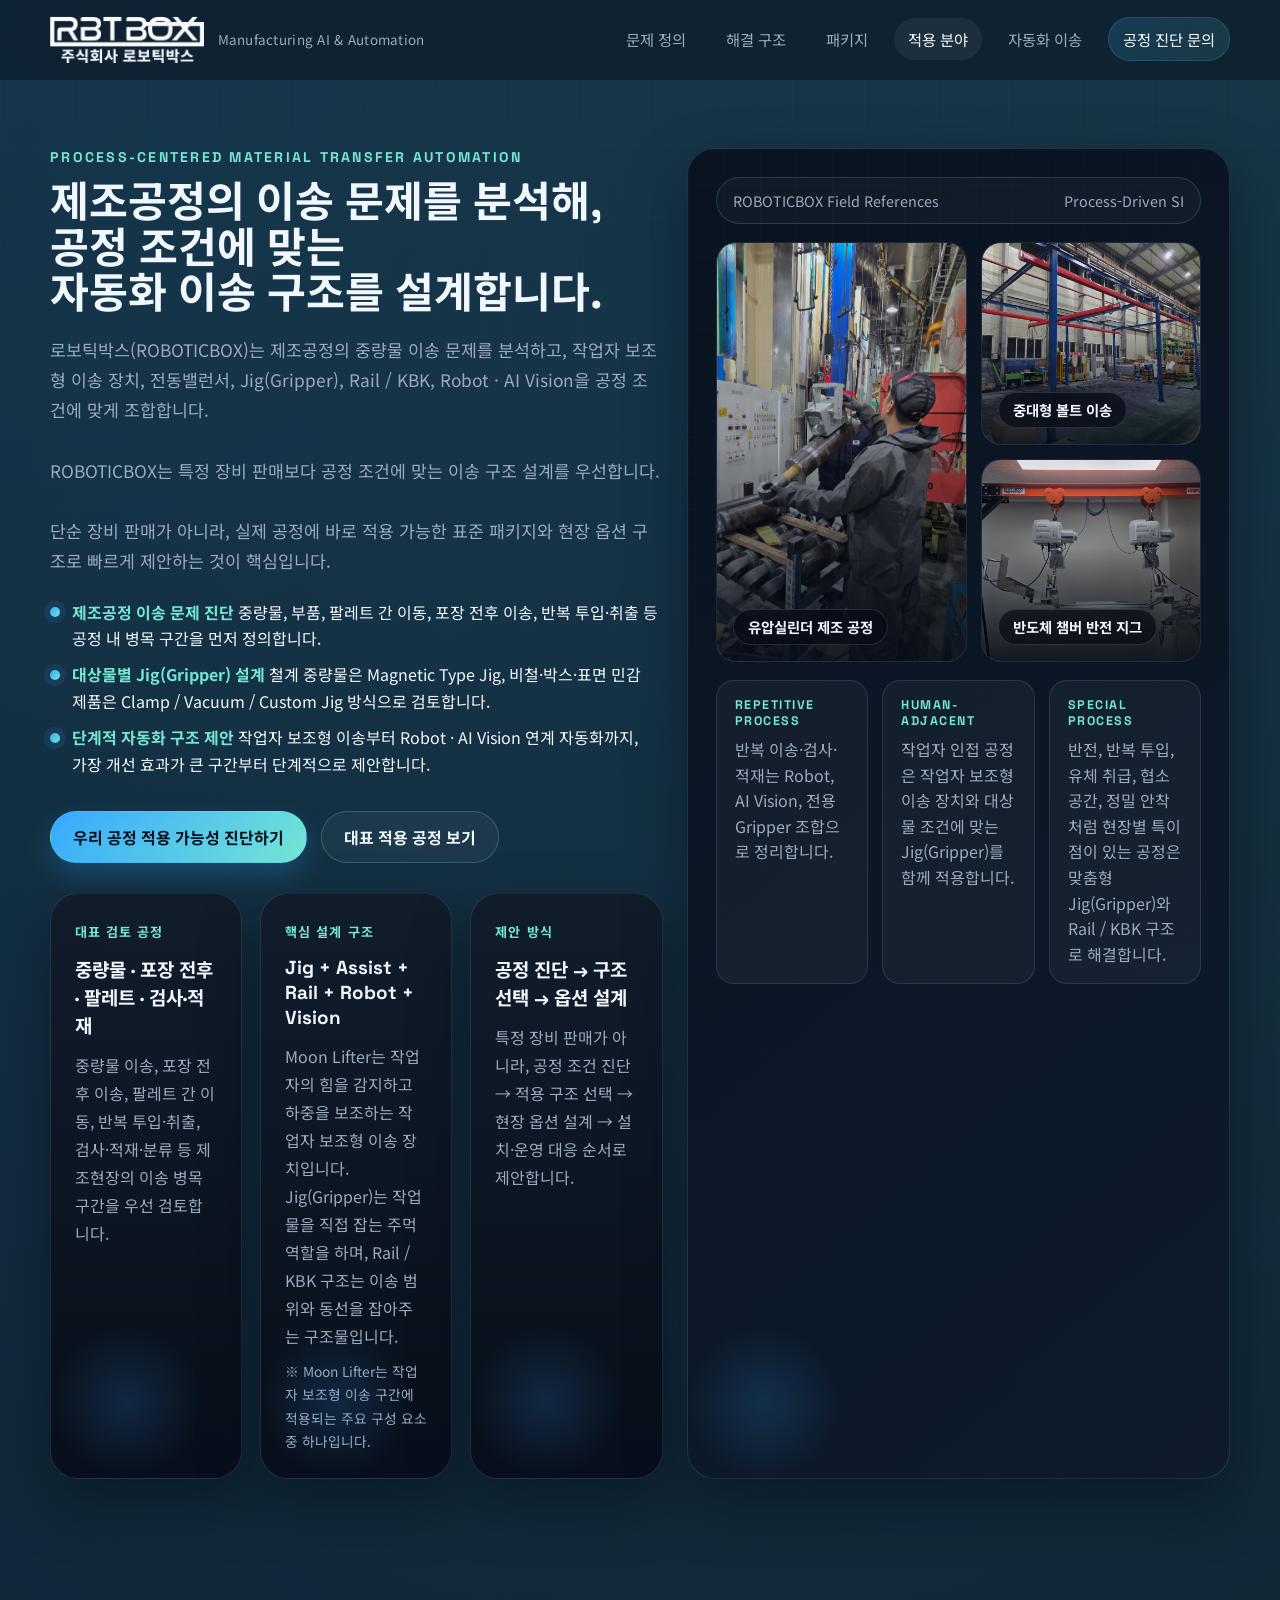
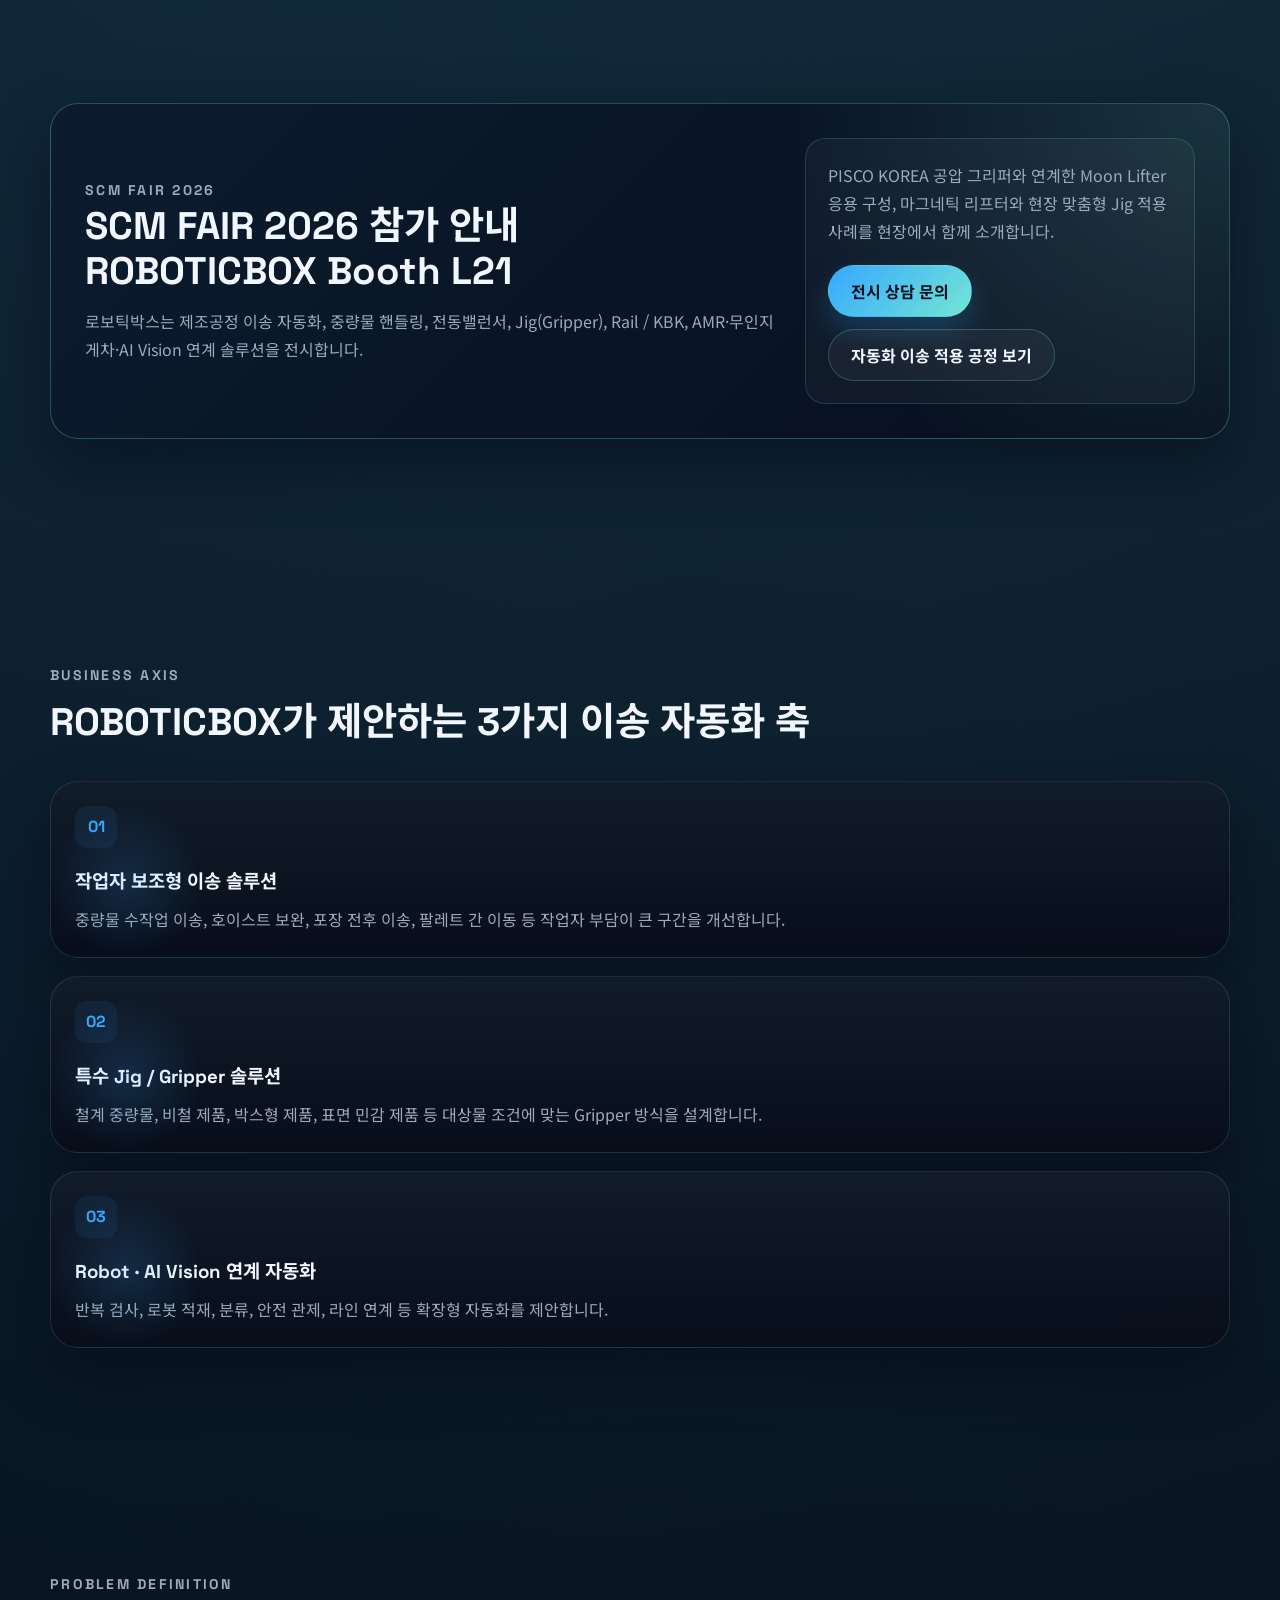
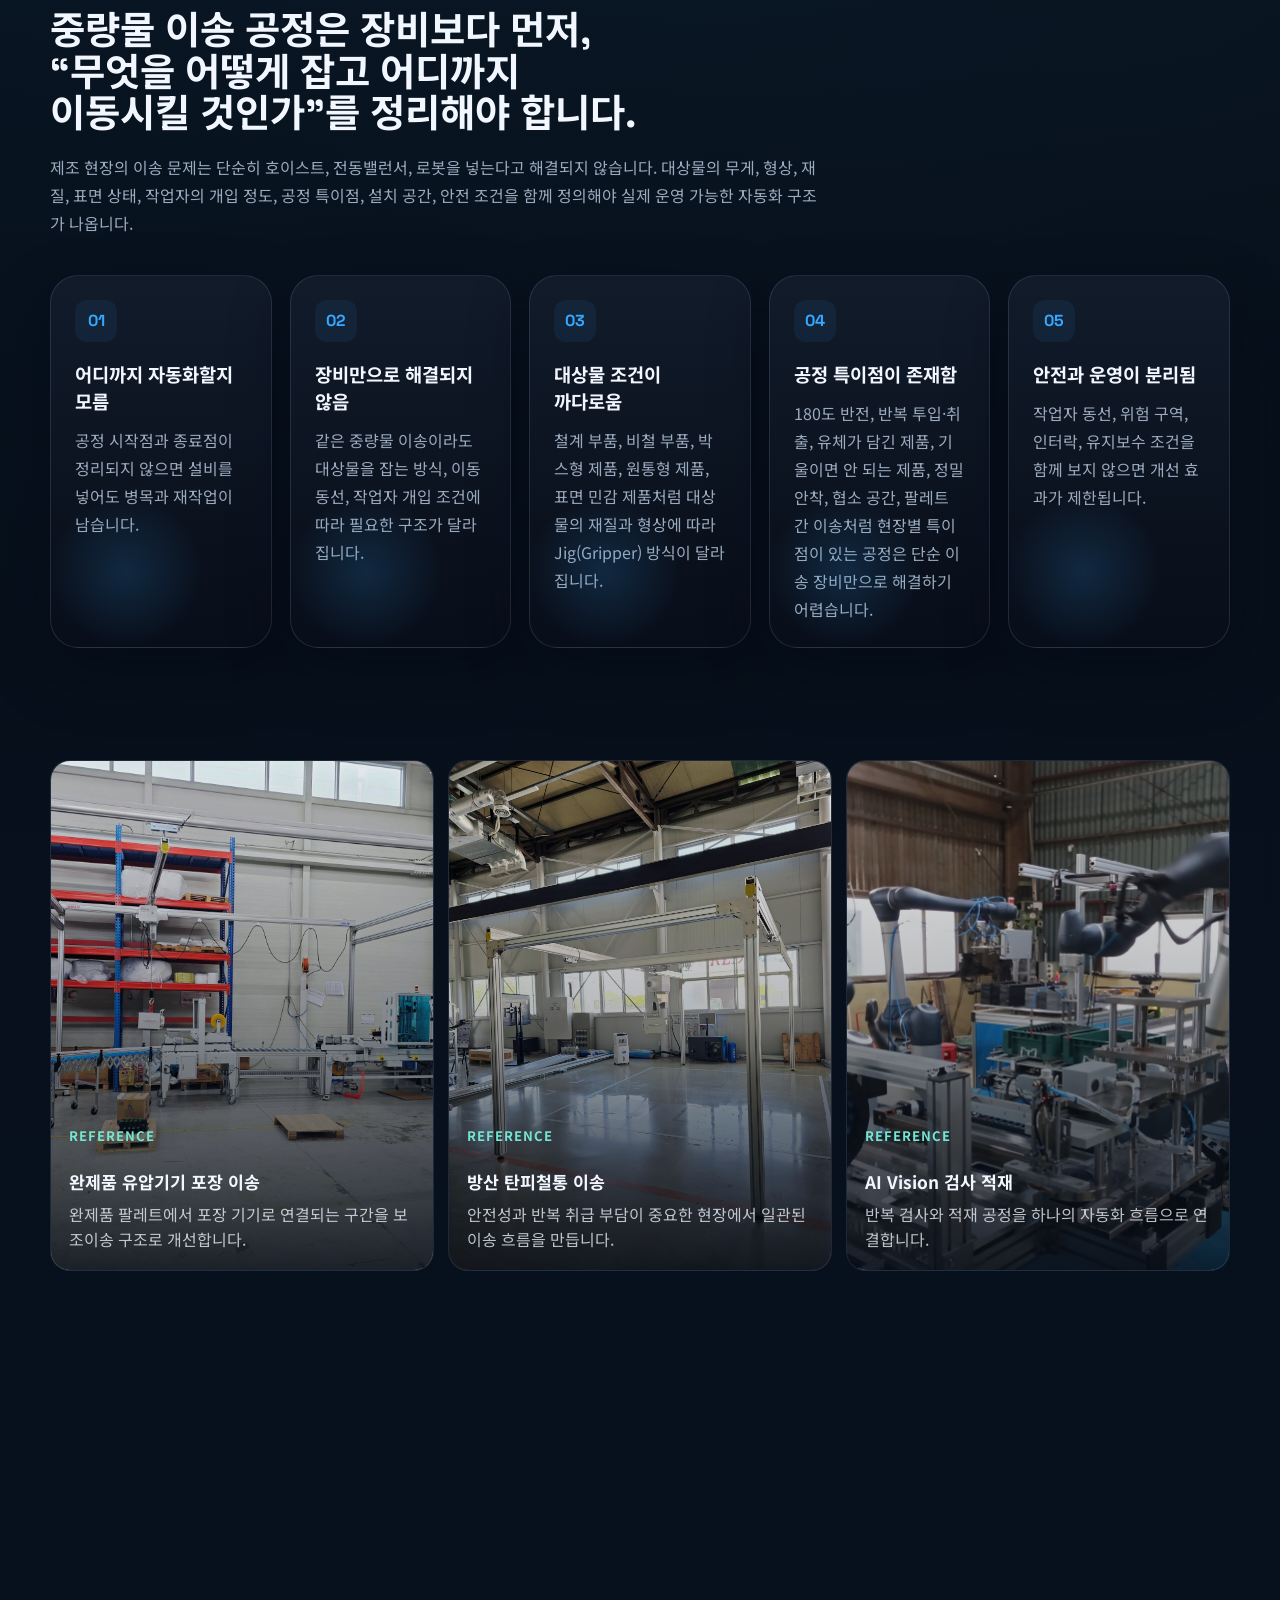
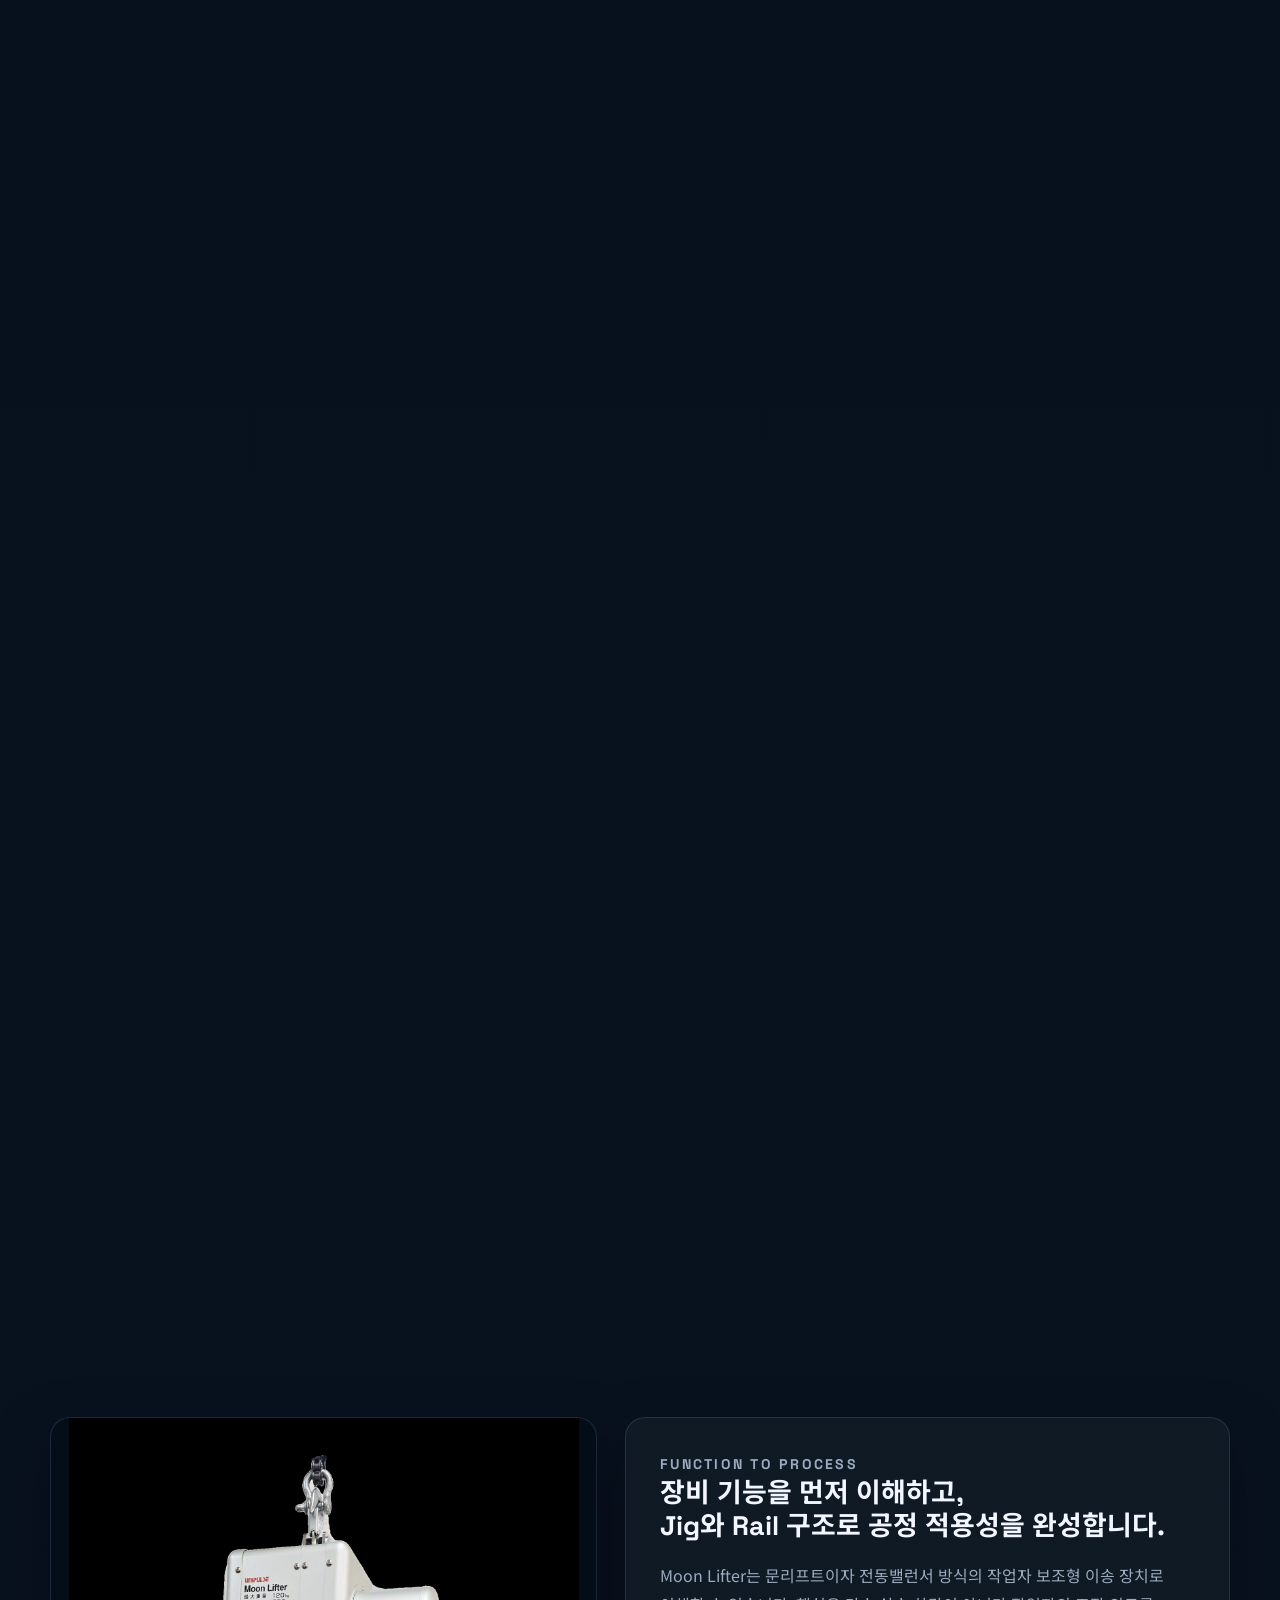
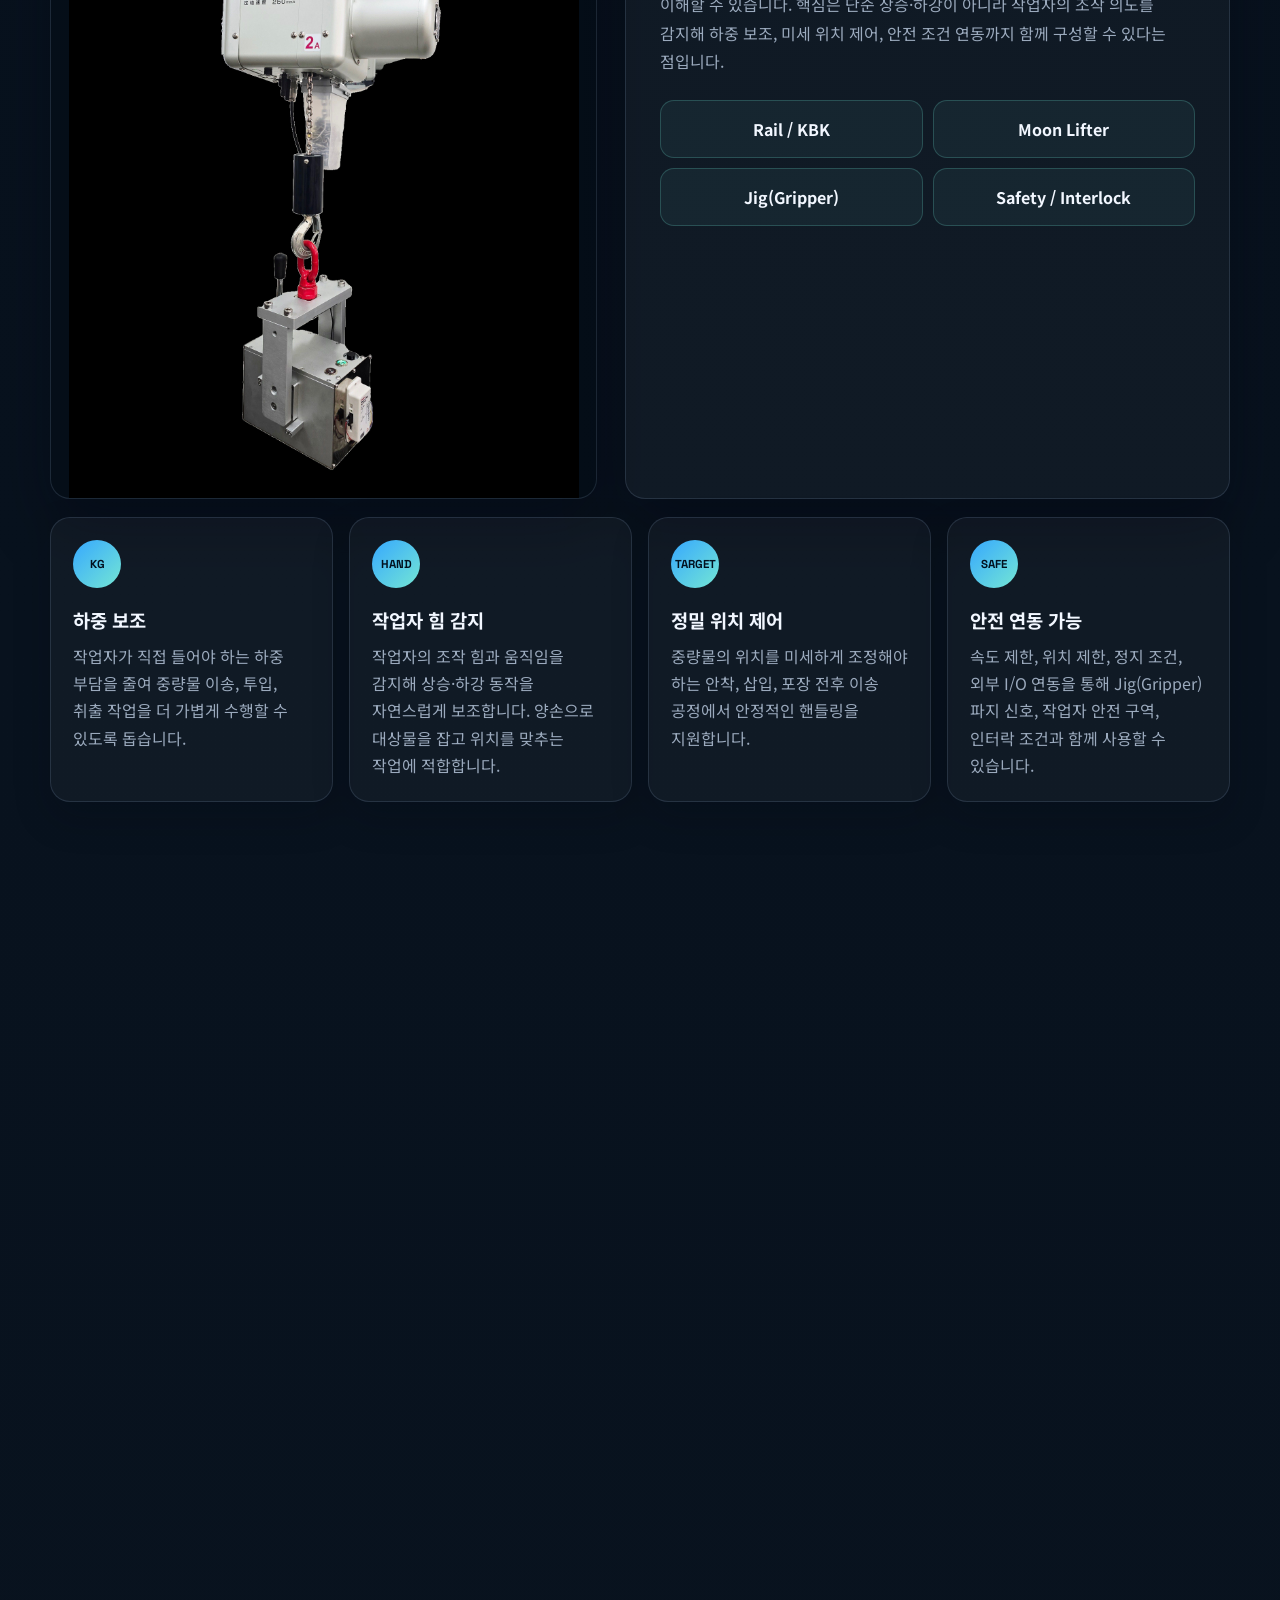
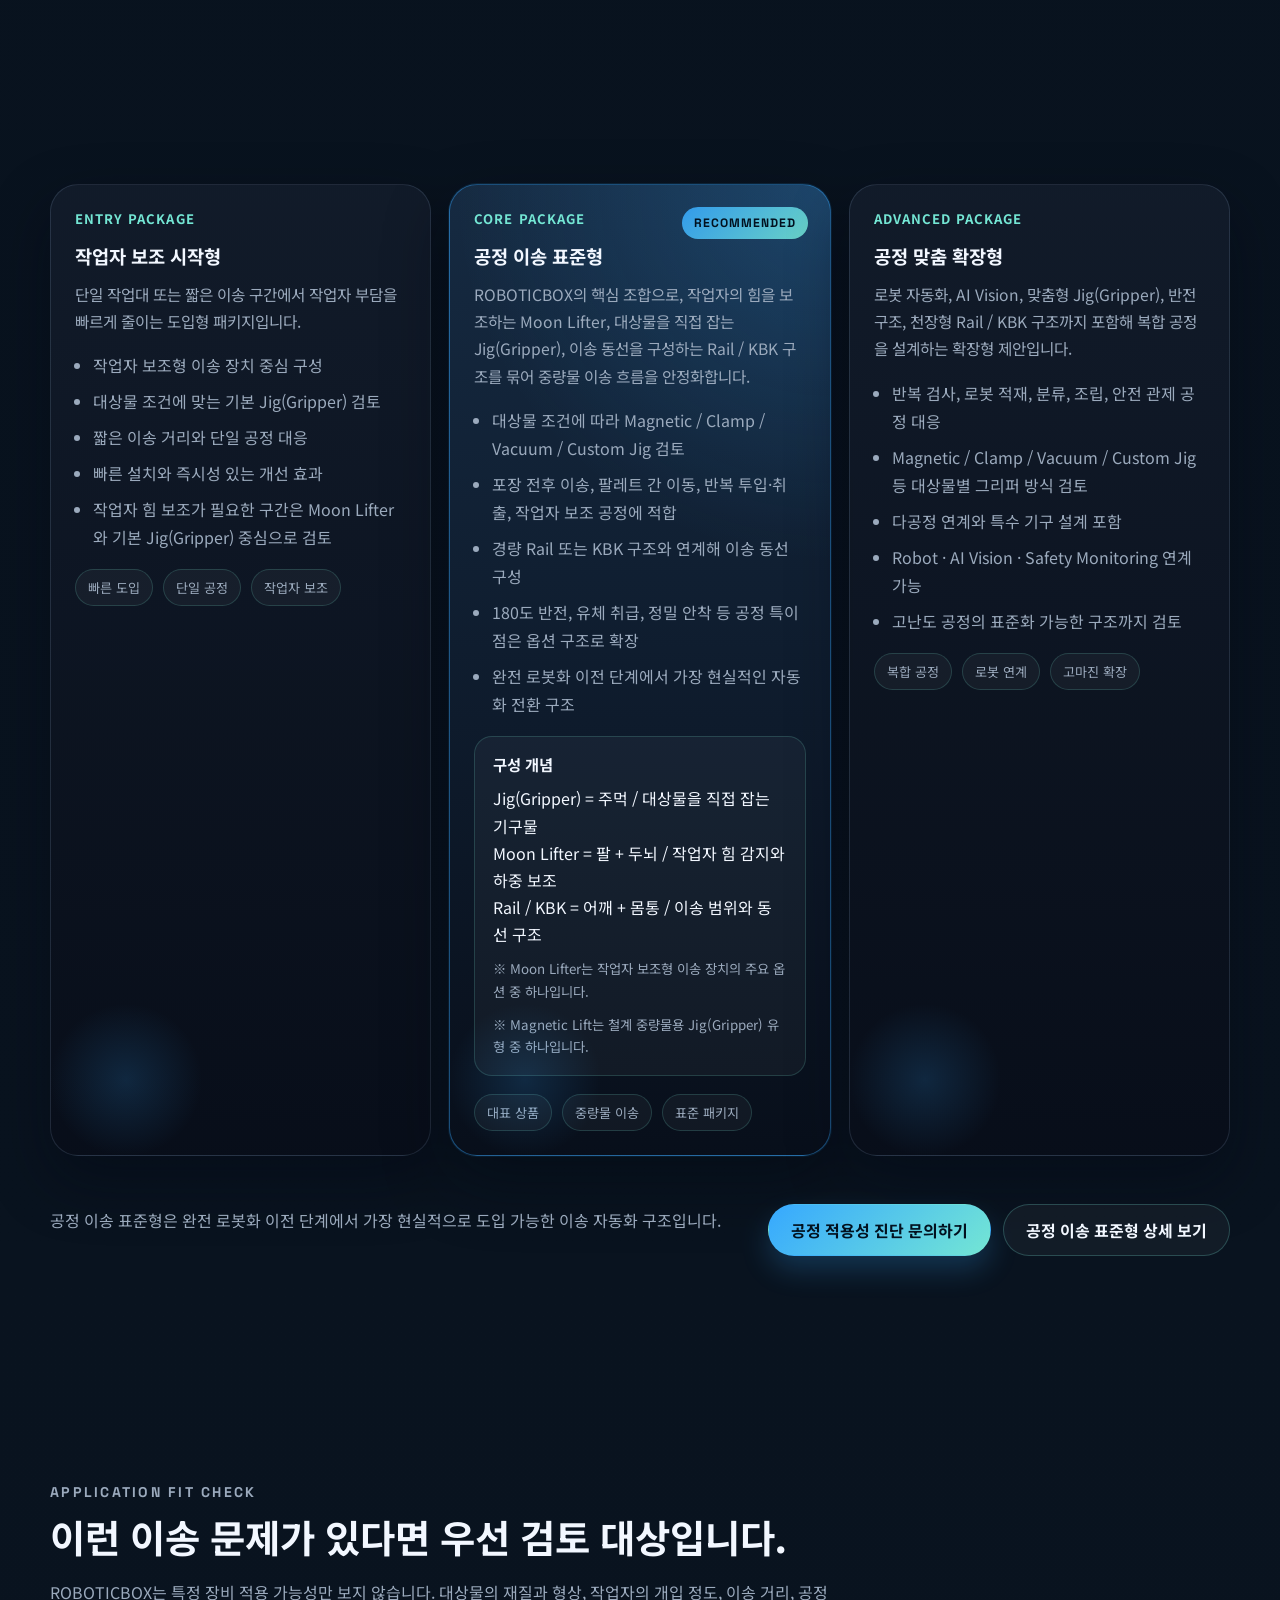
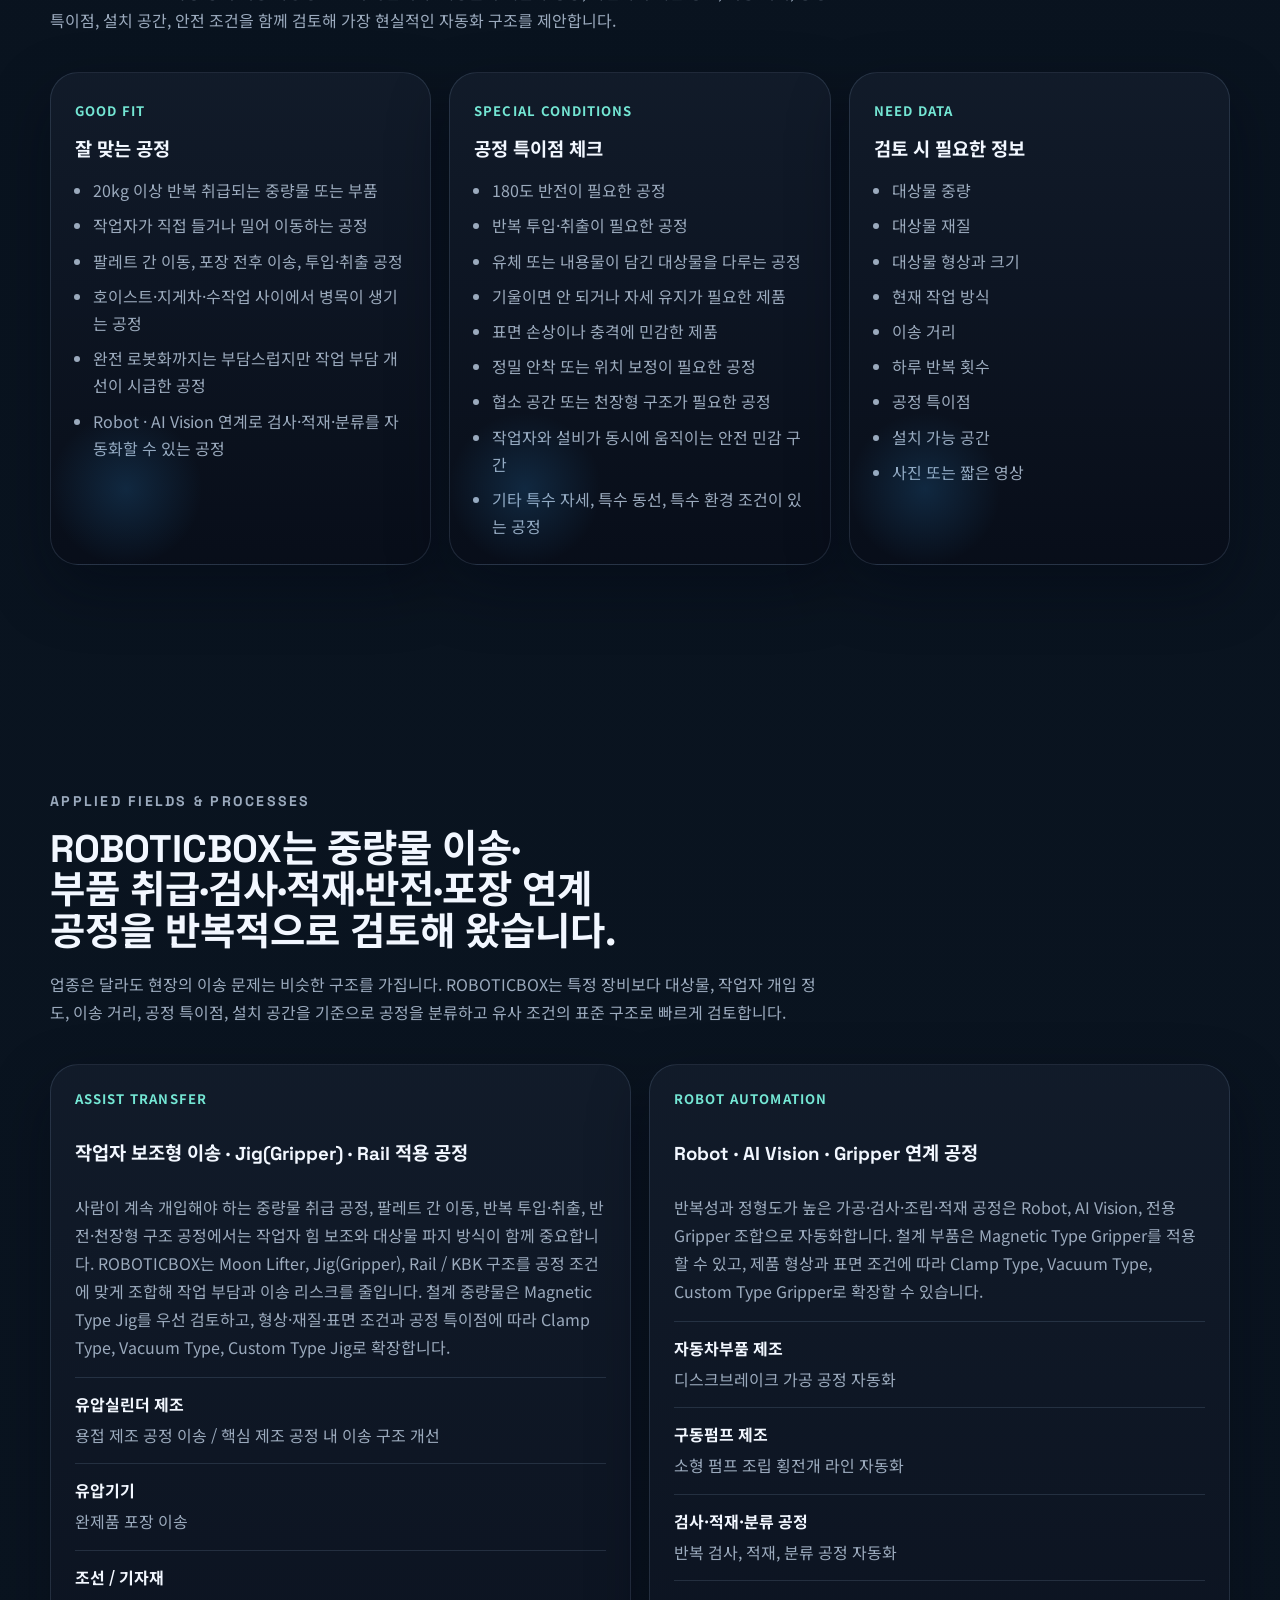
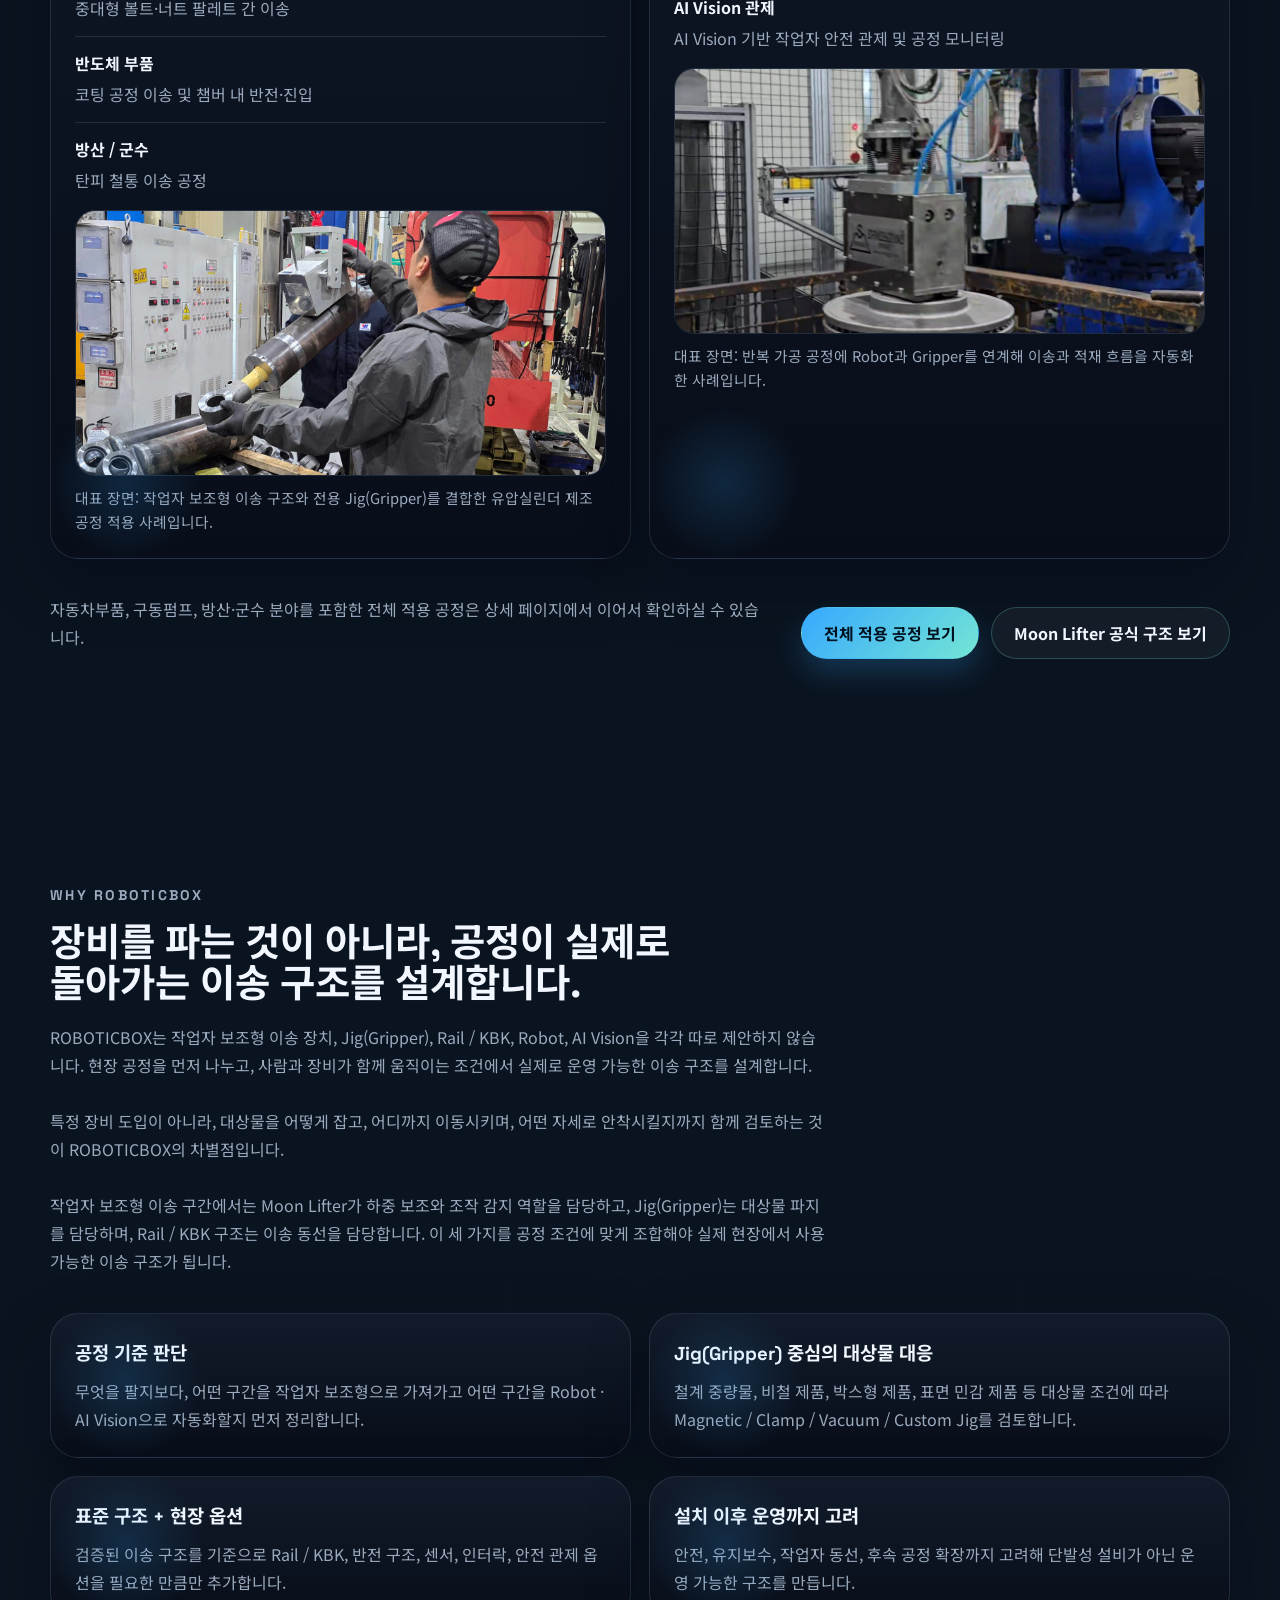
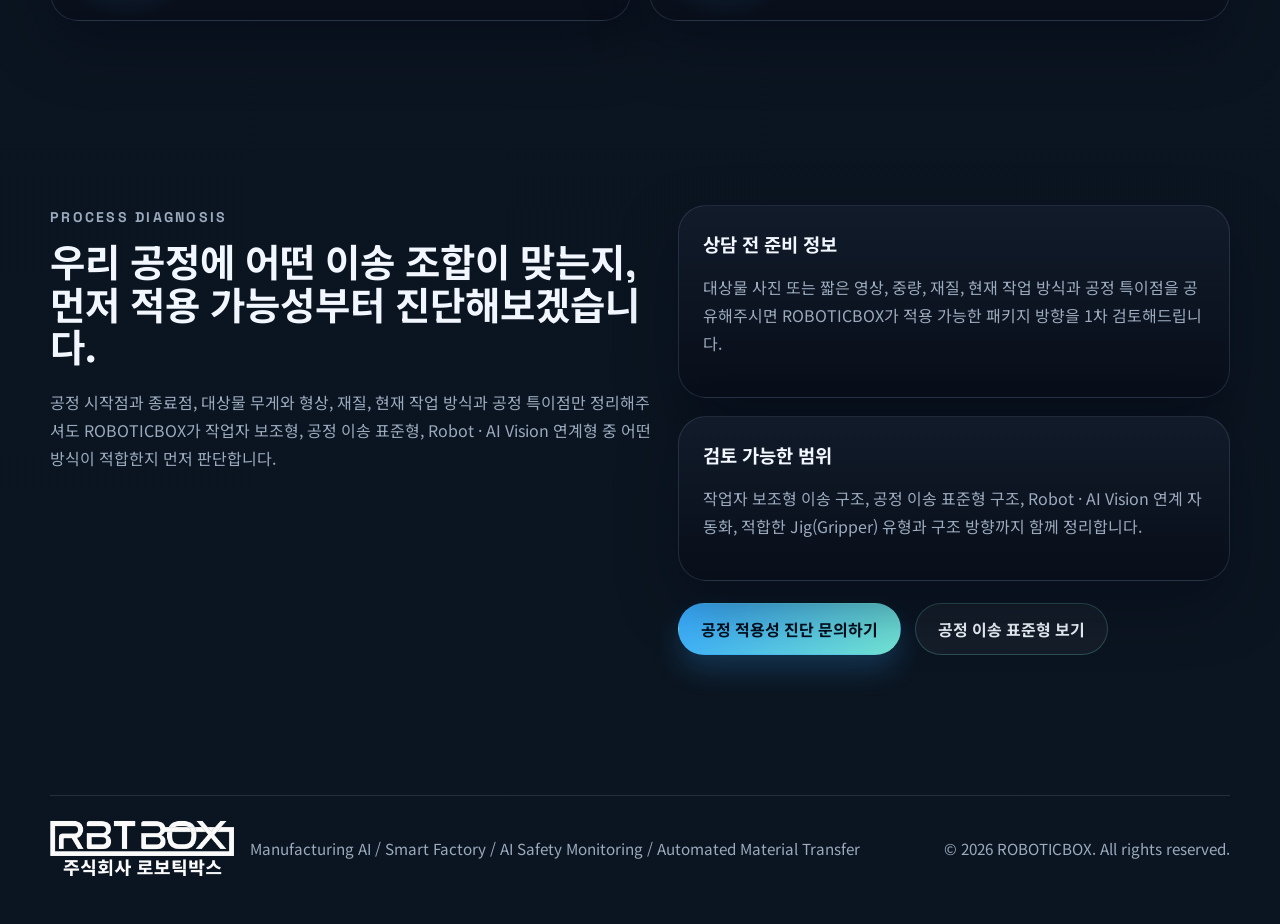
==== commit d7484870: "Add files via upload" ====
--- a/index.html
+++ b/index.html
@@ -193,6 +193,25 @@
       </div>
     </section>
 
+    <section class="section exhibition-section" id="scmfair">
+      <div class="container">
+        <div class="exhibition-banner reveal">
+          <div>
+            <p class="eyebrow">SCM FAIR 2026</p>
+            <h2>SCM FAIR 2026 참가 안내<br>ROBOTICBOX Booth L21</h2>
+            <p>로보틱박스는 제조공정 이송 자동화, 중량물 핸들링, 전동밸런서, Jig(Gripper), Rail / KBK, AMR·무인지게차·AI Vision 연계 솔루션을 전시합니다.</p>
+          </div>
+          <div class="exhibition-banner-side">
+            <p>PISCO KOREA 공압 그리퍼와 연계한 Moon Lifter 응용 구성, 마그네틱 리프터와 현장 맞춤형 Jig 적용 사례를 현장에서 함께 소개합니다.</p>
+            <div class="resource-actions">
+              <a class="button primary" href="contact.html">전시 상담 문의</a>
+              <a class="button secondary" href="automation-logistics.html#scmfair">자동화 이송 적용 공정 보기</a>
+            </div>
+          </div>
+        </div>
+      </div>
+    </section>
+
     <section class="section" id="business-axis">
       <div class="container">
         <div class="section-heading reveal">
@@ -365,7 +384,7 @@
 
         <div class="tool-focus-grid tool-focus-grid-expanded">
           <div class="tool-focus-media reveal">
-            <img src="assets/images/products/ML-120K&MSG-IT-180.png" alt="Moon Lifter와 Magnetic Type Jig를 조합한 작업자 보조형 이송 장치">
+            <img src="assets/images/products/ml-120k-msg-it-180.jpg" alt="Moon Lifter와 Magnetic Type Jig를 조합한 작업자 보조형 이송 장치">
           </div>
           <div class="tool-focus-copy reveal">
             <p class="eyebrow">Function To Process</p>
@@ -618,7 +637,7 @@
               <li><strong>AI Vision 관제</strong><span>AI Vision 기반 작업자 안전 관제 및 공정 모니터링</span></li>
             </ul>
             <figure class="process-group-figure">
-              <img src="assets/images/refferences/대표 사진/디스크브레이크 가공 공정 자동화.png" alt="디스크브레이크 가공 공정 자동화 사진">
+              <img src="assets/images/references/disk-brake-automation.jpg" alt="디스크브레이크 가공 공정 자동화 사진">
               <figcaption>대표 장면: 반복 가공 공정에 Robot과 Gripper를 연계해 이송과 적재 흐름을 자동화한 사례입니다.</figcaption>
             </figure>
           </article>
--- a/styles.css
+++ b/styles.css
@@ -120,6 +120,18 @@
 
 .section-heading h2 {
   font-size: clamp(2rem, 3vw, 3rem);
+}
+
+.section-heading h2,
+.hero-copy h1,
+.subpage-copy h1,
+.feature-card h3,
+.exhibition-card h3,
+.catalog-card h3,
+.contact-point h3 {
+  word-break: keep-all;
+  overflow-wrap: normal;
+  line-break: strict;
 }
 
 .section-heading p,
@@ -198,14 +210,21 @@
 .site-nav {
   display: flex;
   align-items: center;
+  flex: 0 0 auto;
+  flex-wrap: nowrap;
   gap: 12px;
 }
 
 .site-nav a {
+  flex: 0 0 auto;
   padding: 10px 14px;
   color: var(--text-muted);
   font-size: 0.96rem;
   border-radius: 999px;
+  white-space: nowrap;
+  word-break: keep-all;
+  overflow-wrap: normal;
+  line-break: strict;
   transition: color 180ms ease, background 180ms ease;
 }
 
@@ -457,6 +476,97 @@
   display: grid;
   grid-template-columns: repeat(2, minmax(0, 1fr));
   gap: 18px;
+}
+
+.exhibition-banner {
+  display: grid;
+  grid-template-columns: minmax(0, 1.28fr) minmax(280px, 0.72fr);
+  gap: 28px;
+  align-items: center;
+  padding: 34px;
+  border: 1px solid rgba(116, 230, 212, 0.28);
+  border-radius: var(--radius-lg);
+  background:
+    radial-gradient(circle at top right, rgba(116, 230, 212, 0.16), transparent 36%),
+    linear-gradient(135deg, rgba(12, 28, 47, 0.98), rgba(7, 15, 29, 0.98));
+  box-shadow: var(--shadow);
+}
+
+.exhibition-banner h2 {
+  margin: 0 0 14px;
+  font-family: "Space Grotesk", "Noto Sans KR", sans-serif;
+  font-size: clamp(1.7rem, 3vw, 2.5rem);
+  line-height: 1.18;
+}
+
+.exhibition-banner p {
+  margin: 0;
+  color: var(--text-muted);
+  line-height: 1.75;
+}
+
+.exhibition-banner-side {
+  padding: 22px;
+  border: 1px solid rgba(116, 230, 212, 0.17);
+  border-radius: var(--radius-md);
+  background: rgba(255, 255, 255, 0.035);
+}
+
+.exhibition-grid,
+.magnetic-case-grid {
+  display: grid;
+  grid-template-columns: repeat(3, minmax(0, 1fr));
+  gap: 18px;
+}
+
+.exhibition-card,
+.magnetic-case-card {
+  position: relative;
+  overflow: hidden;
+  border: 1px solid var(--line);
+  border-radius: var(--radius-lg);
+  background: linear-gradient(180deg, rgba(18, 28, 42, 0.96), rgba(8, 14, 26, 0.98));
+  box-shadow: var(--shadow);
+}
+
+.exhibition-card {
+  min-height: 210px;
+  padding: 24px;
+}
+
+.exhibition-card h3,
+.magnetic-case-copy h3 {
+  margin: 0 0 10px;
+  font-family: "Space Grotesk", "Noto Sans KR", sans-serif;
+  font-size: 1.12rem;
+}
+
+.exhibition-card p,
+.magnetic-case-copy p {
+  margin: 0;
+  color: var(--text-muted);
+  line-height: 1.7;
+}
+
+.magnetic-case-card {
+  display: flex;
+  flex-direction: column;
+}
+
+.magnetic-case-card > img {
+  display: block;
+  width: 100%;
+  height: 250px;
+  padding: 14px;
+  background:
+    radial-gradient(circle at top right, rgba(54, 168, 255, 0.12), transparent 46%),
+    rgba(255, 255, 255, 0.025);
+  object-fit: contain;
+  object-position: center center;
+}
+
+.magnetic-case-copy {
+  padding: 0 24px 24px;
 }
 
 .process-group-grid,
@@ -2109,6 +2219,11 @@
     grid-template-columns: repeat(2, minmax(0, 1fr));
   }
 
+  .exhibition-grid,
+  .magnetic-case-grid {
+    grid-template-columns: repeat(2, minmax(0, 1fr));
+  }
+
   .history-grid {
     grid-template-columns: repeat(2, minmax(0, 1fr));
   }
@@ -2128,7 +2243,8 @@
   .contact-page-grid,
   .contact-cta-grid,
   .story-spread,
-  .media-showcase {
+  .media-showcase,
+  .exhibition-banner {
     grid-template-columns: 1fr;
   }
 
@@ -2156,7 +2272,7 @@
   }
 }
 
-@media (max-width: 900px) {
+@media (max-width: 1080px) {
   .site-nav {
     position: absolute;
     top: calc(100% + 10px);
@@ -2219,6 +2335,8 @@
   .guide-grid,
   .video-grid,
   .catalog-grid,
+  .exhibition-grid,
+  .magnetic-case-grid,
   .history-grid,
   .story-module-grid,
   .story-point-grid,
@@ -2377,6 +2495,7 @@
 
   .visual-panel,
   .subpage-panel,
+  .exhibition-banner,
   .architecture-shell,
   .contact-form,
   .cta-banner,
@@ -2436,6 +2555,10 @@
     min-height: 220px;
   }
 
+  .magnetic-case-card > img {
+    height: 230px;
+  }
+
   .showcase-photo {
     min-height: 460px;
   }
